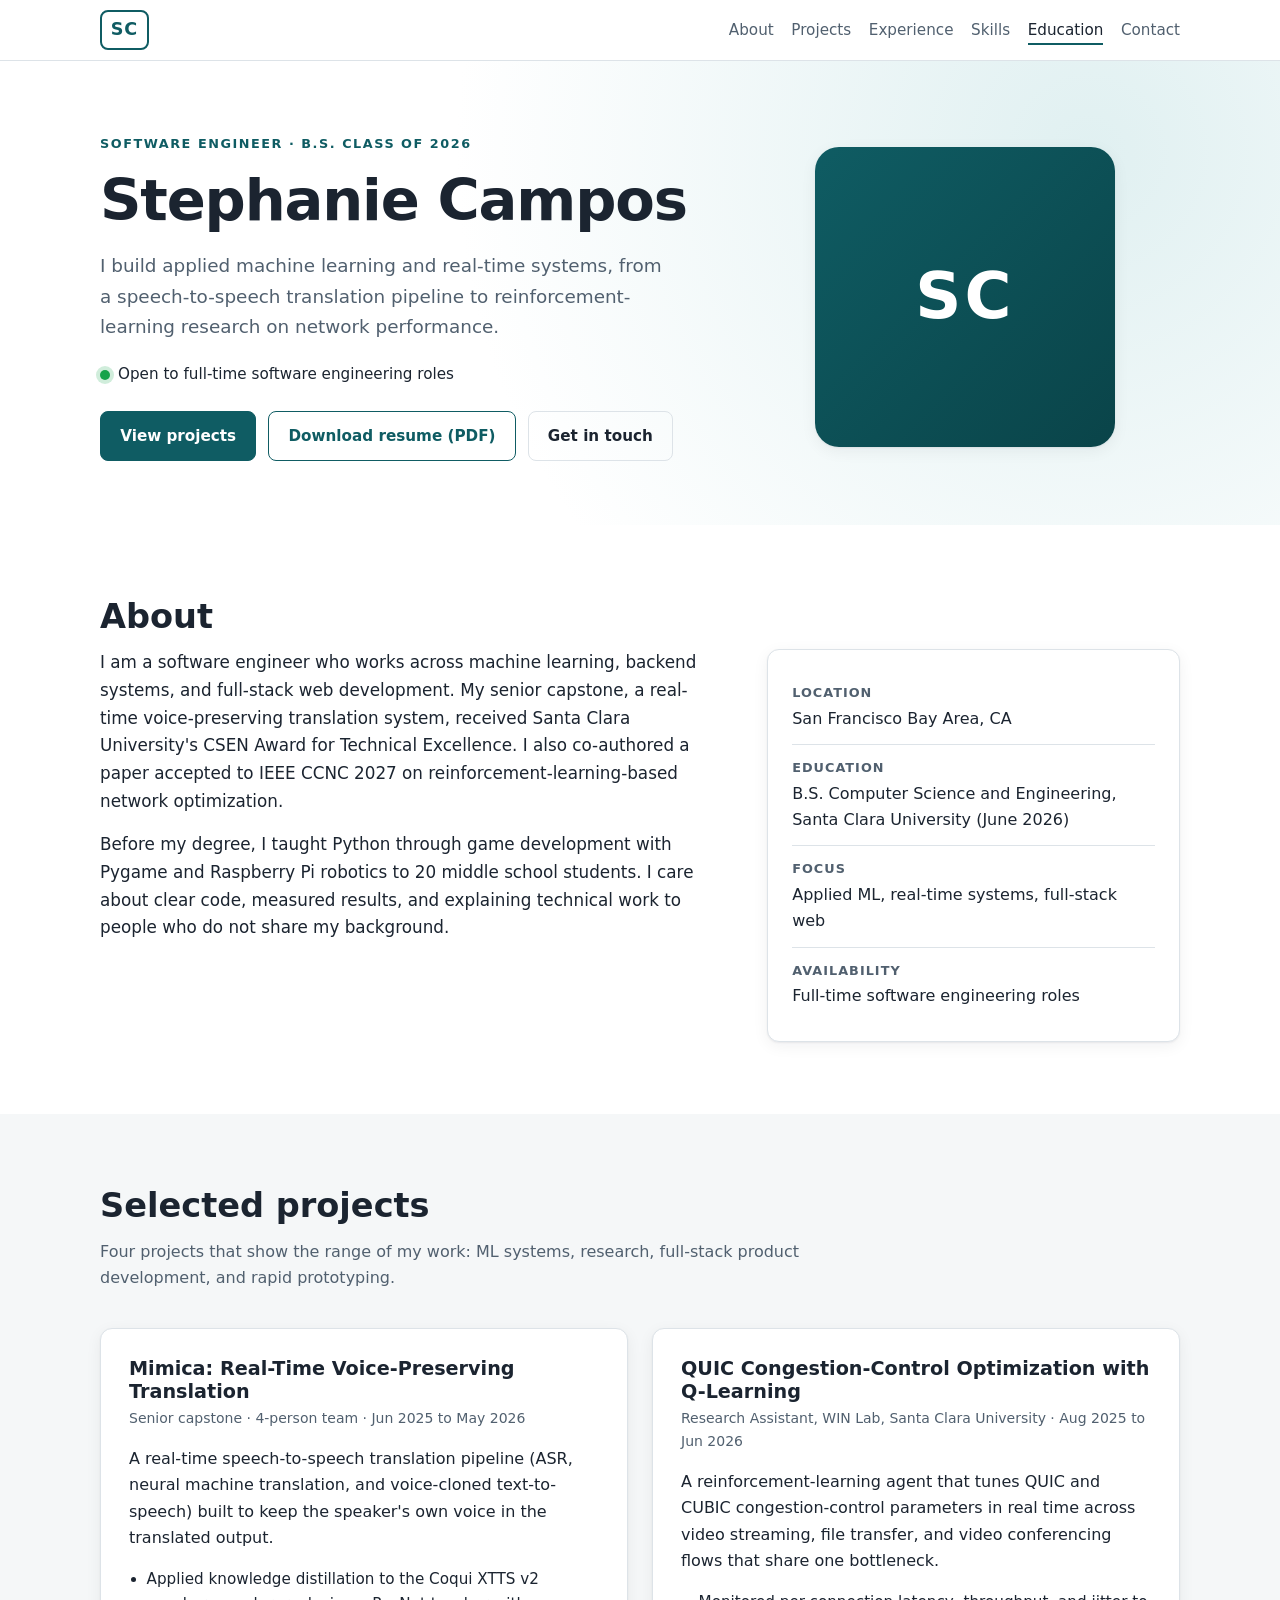
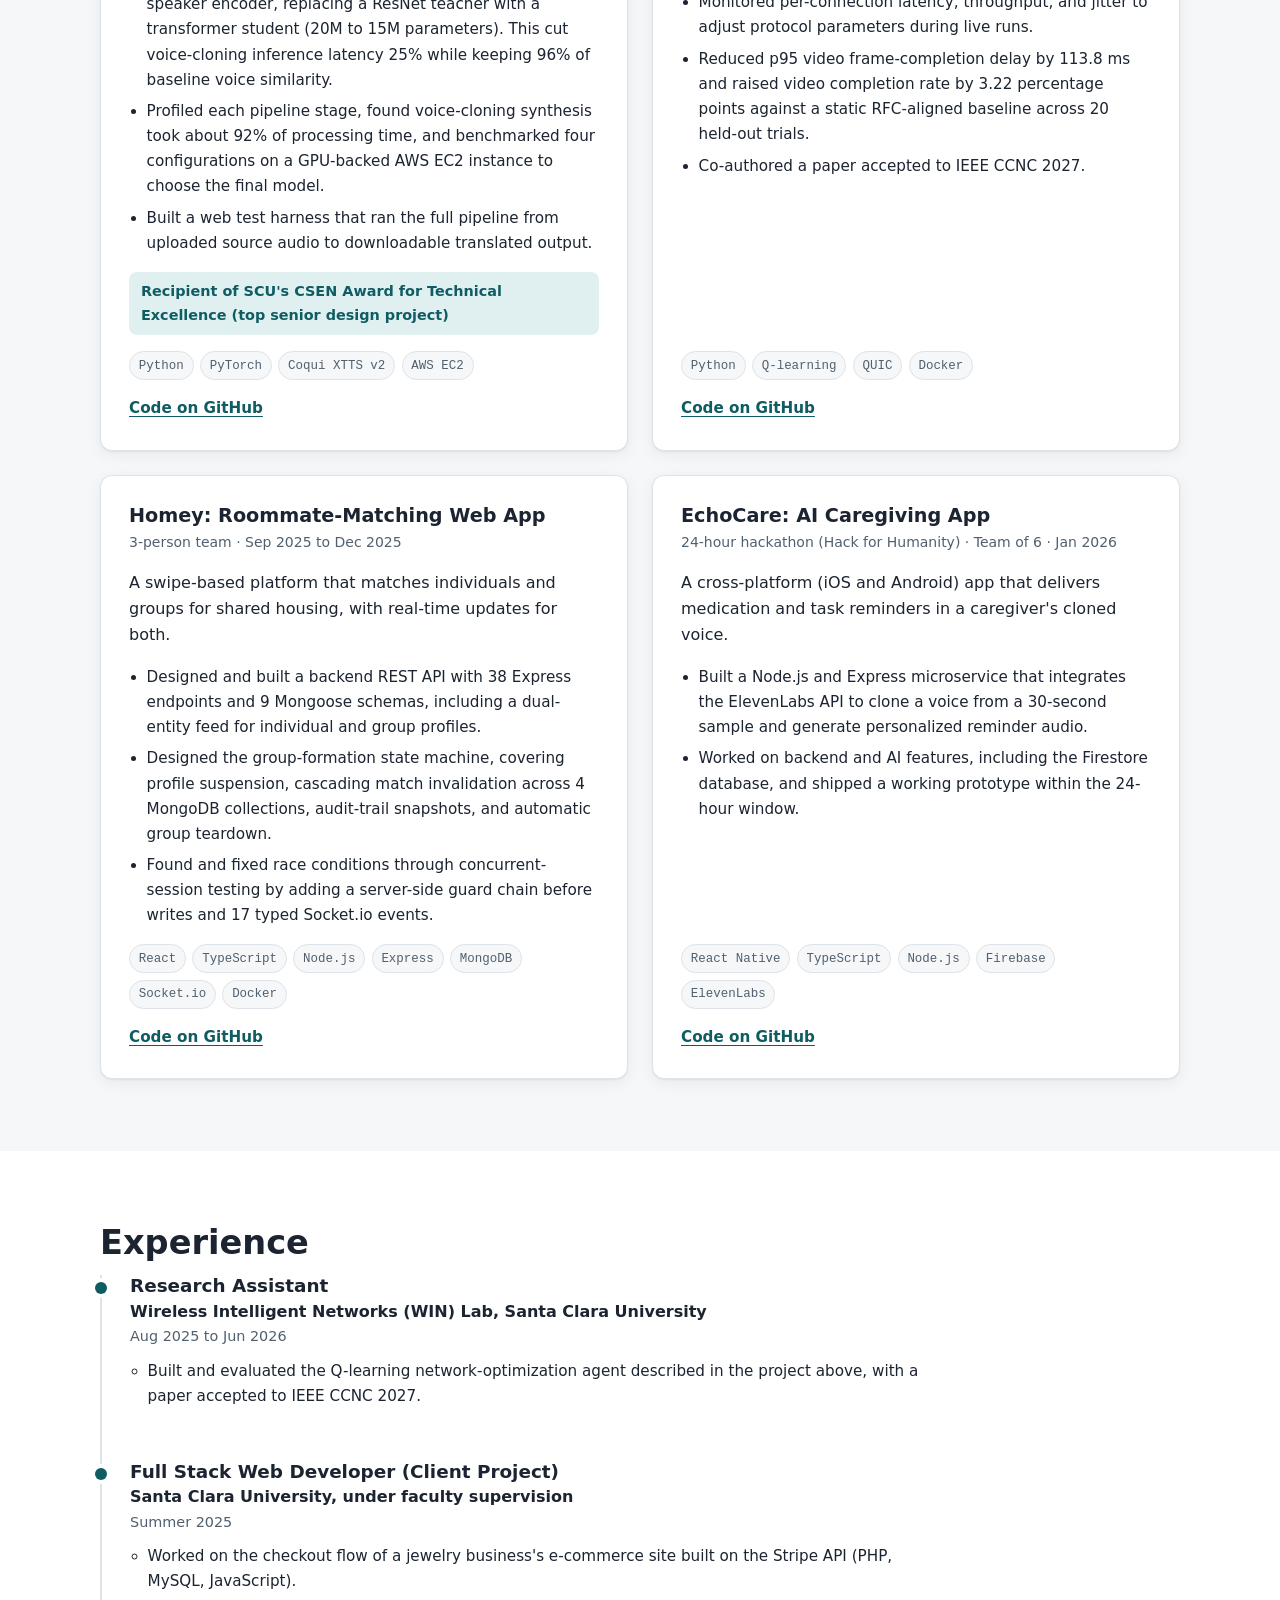
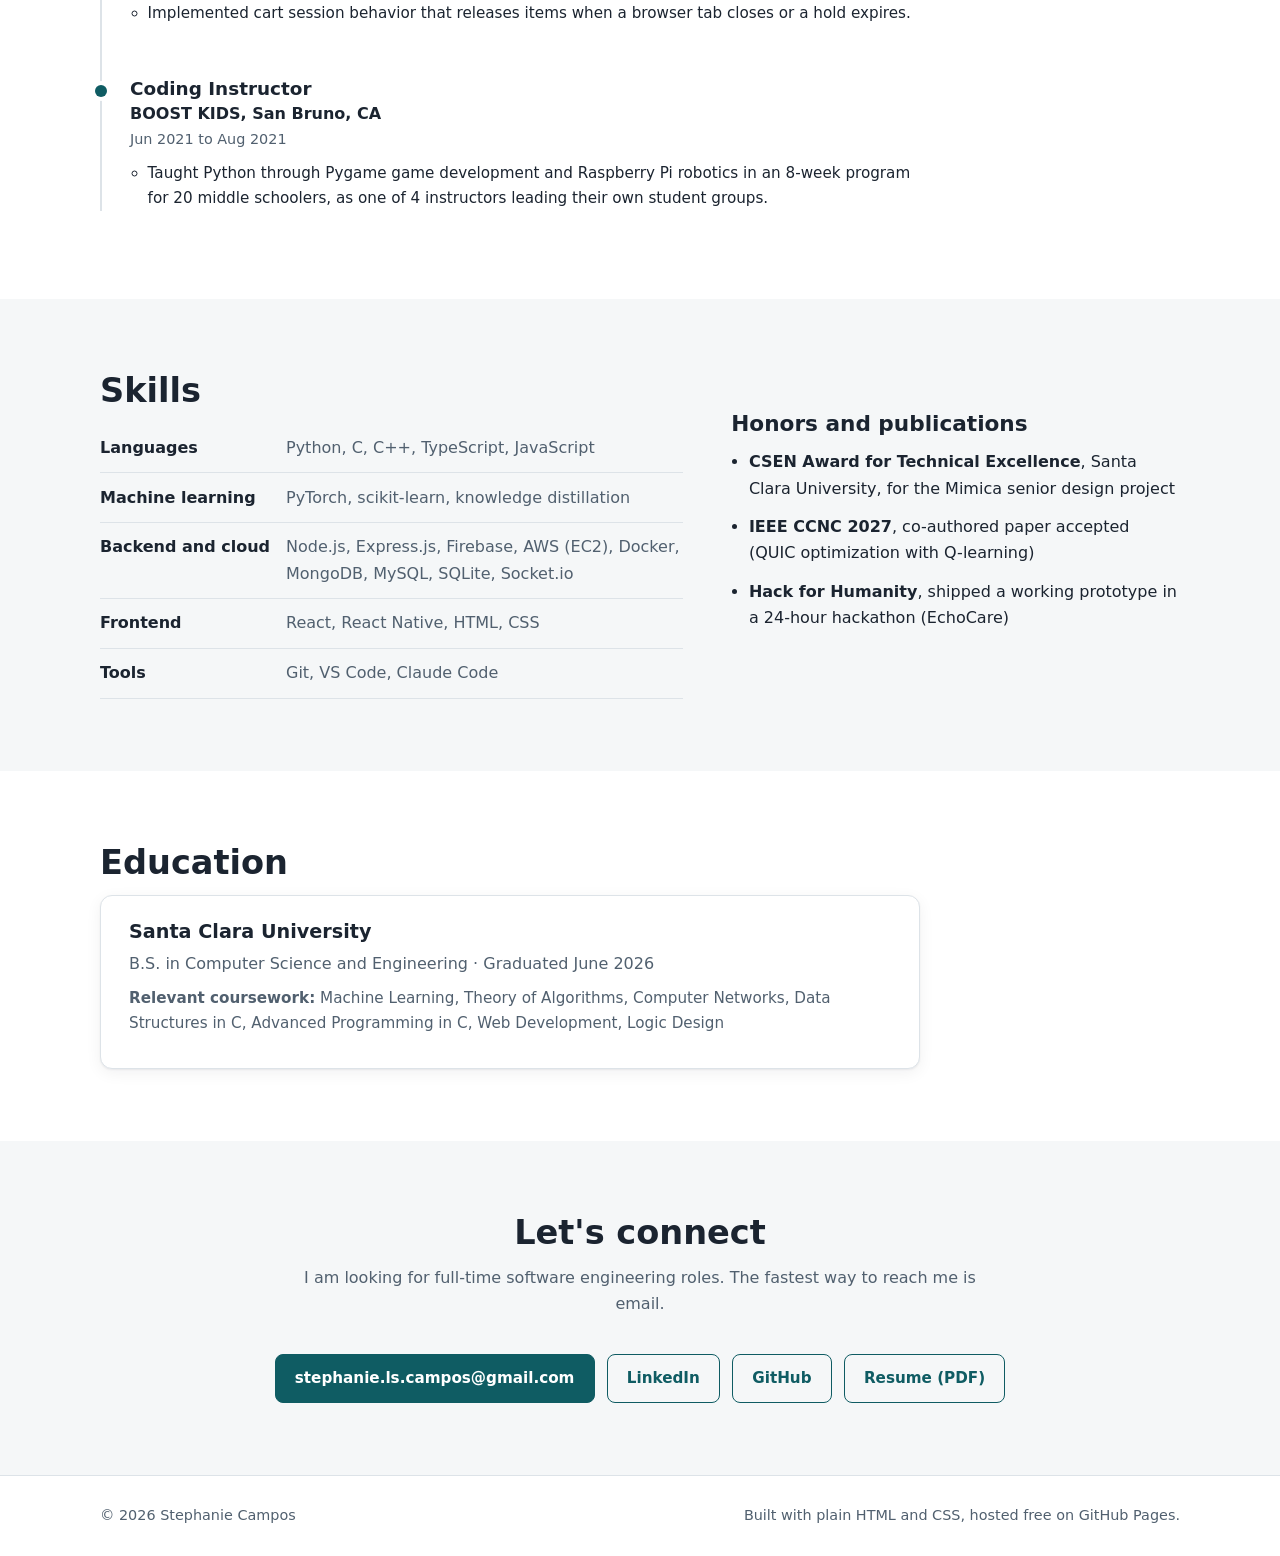
==== index.html @ 125dc5e4 "Initial portfolio site" ====
<!DOCTYPE html>
<html lang="en">
<head>
  <meta charset="UTF-8">
  <meta name="viewport" content="width=device-width, initial-scale=1.0">
  <title>Stephanie Campos | Software Engineer</title>
  <meta name="description" content="Stephanie Campos is a software engineer focused on applied machine learning and real-time systems. B.S. Computer Science and Engineering, Santa Clara University, 2026.">
  <meta name="author" content="Stephanie Campos">
  <meta name="theme-color" content="#0f5c63">
  <!-- Replace with your final domain if you add a custom domain -->
  <link rel="canonical" href="https://stephanielcampos.github.io/">
  <link rel="icon" href="assets/favicon.svg" type="image/svg+xml">

  <!-- Open Graph / social preview -->
  <meta property="og:type" content="website">
  <meta property="og:title" content="Stephanie Campos | Software Engineer">
  <meta property="og:description" content="Applied machine learning and real-time systems. Projects, experience, and resume.">
  <meta property="og:url" content="https://stephanielcampos.github.io/">
  <meta property="og:image" content="https://stephanielcampos.github.io/assets/stephanie.jpg">
  <meta name="twitter:card" content="summary_large_image">

  <link rel="stylesheet" href="styles.css">

  <script type="application/ld+json">
  {
    "@context": "https://schema.org",
    "@type": "Person",
    "name": "Stephanie Campos",
    "jobTitle": "Software Engineer",
    "email": "mailto:stephanie.ls.campos@gmail.com",
    "url": "https://stephanielcampos.github.io/",
    "image": "https://stephanielcampos.github.io/assets/stephanie.jpg",
    "sameAs": [
      "https://www.linkedin.com/in/StephanieLCampos",
      "https://github.com/StephanieLCampos"
    ],
    "alumniOf": {
      "@type": "CollegeOrUniversity",
      "name": "Santa Clara University"
    },
    "knowsAbout": ["Machine Learning", "Real-time systems", "Python", "TypeScript", "React", "Node.js", "PyTorch"]
  }
  </script>
</head>
<body>
  <a class="skip-link" href="#main">Skip to content</a>

  <header class="site-header">
    <div class="container nav-wrap">
      <a class="brand" href="#top" aria-label="Stephanie Campos, back to top">SC</a>
      <nav aria-label="Primary">
        <ul class="nav-list">
          <li><a href="#about">About</a></li>
          <li><a href="#projects">Projects</a></li>
          <li><a href="#experience">Experience</a></li>
          <li><a href="#skills">Skills</a></li>
          <li><a href="#education">Education</a></li>
          <li><a href="#contact">Contact</a></li>
        </ul>
      </nav>
    </div>
  </header>

  <main id="main">

    <!-- HERO -->
    <section class="hero" id="top" aria-labelledby="hero-title">
      <div class="container hero-grid">
        <div class="hero-text">
          <p class="eyebrow">Software Engineer &middot; B.S. Class of 2026</p>
          <h1 id="hero-title">Stephanie Campos</h1>
          <p class="lead">I build applied machine learning and real-time systems, from a speech-to-speech translation pipeline to reinforcement-learning research on network performance.</p>
          <p class="status"><span class="status-dot" aria-hidden="true"></span> Open to full-time software engineering roles</p>
          <div class="cta-row">
            <a class="btn btn-primary" href="#projects">View projects</a>
            <a class="btn" href="assets/resume.pdf" download>Download resume (PDF)</a>
            <a class="btn btn-ghost" href="#contact">Get in touch</a>
          </div>
        </div>
        <figure class="avatar">
          <div class="avatar-frame">
            <span class="avatar-initials" aria-hidden="true">SC</span>
            <img src="assets/stephanie.jpg" alt="Portrait of Stephanie Campos" width="480" height="480" onerror="this.remove()">
          </div>
        </figure>
      </div>
    </section>

    <!-- ABOUT -->
    <section class="section" id="about" aria-labelledby="about-title">
      <div class="container">
        <h2 id="about-title" class="section-title">About</h2>
        <div class="about-grid">
          <div>
            <p>I am a software engineer who works across machine learning, backend systems, and full-stack web development. My senior capstone, a real-time voice-preserving translation system, received Santa Clara University's CSEN Award for Technical Excellence. I also co-authored a paper accepted to IEEE CCNC 2027 on reinforcement-learning-based network optimization.</p>
            <p>Before my degree, I taught Python through game development with Pygame and Raspberry Pi robotics to 20 middle school students. I care about clear code, measured results, and explaining technical work to people who do not share my background.</p>
          </div>
          <dl class="facts">
            <div><dt>Location</dt><dd>San Francisco Bay Area, CA</dd></div>
            <div><dt>Education</dt><dd>B.S. Computer Science and Engineering, Santa Clara University (June 2026)</dd></div>
            <div><dt>Focus</dt><dd>Applied ML, real-time systems, full-stack web</dd></div>
            <div><dt>Availability</dt><dd>Full-time software engineering roles</dd></div>
          </dl>
        </div>
      </div>
    </section>

    <!-- PROJECTS -->
    <section class="section section-alt" id="projects" aria-labelledby="projects-title">
      <div class="container">
        <h2 id="projects-title" class="section-title">Selected projects</h2>
        <p class="section-intro">Four projects that show the range of my work: ML systems, research, full-stack product development, and rapid prototyping.</p>

        <div class="card-grid">

          <!-- Project 1 -->
          <article class="card">
            <header class="card-header">
              <h3>Mimica: Real-Time Voice-Preserving Translation</h3>
              <p class="card-meta">Senior capstone &middot; 4-person team &middot; Jun 2025 to May 2026</p>
            </header>
            <p>A real-time speech-to-speech translation pipeline (ASR, neural machine translation, and voice-cloned text-to-speech) built to keep the speaker's own voice in the translated output.</p>
            <ul class="card-points">
              <li>Applied knowledge distillation to the Coqui XTTS v2 speaker encoder, replacing a ResNet teacher with a transformer student (20M to 15M parameters). This cut voice-cloning inference latency 25% while keeping 96% of baseline voice similarity.</li>
              <li>Profiled each pipeline stage, found voice-cloning synthesis took about 92% of processing time, and benchmarked four configurations on a GPU-backed AWS EC2 instance to choose the final model.</li>
              <li>Built a web test harness that ran the full pipeline from uploaded source audio to downloadable translated output.</li>
            </ul>
            <p class="award-note">Recipient of SCU's CSEN Award for Technical Excellence (top senior design project)</p>
            <ul class="tags" aria-label="Technologies used">
              <li>Python</li><li>PyTorch</li><li>Coqui XTTS v2</li><li>AWS EC2</li>
            </ul>
            <!-- TODO: replace href with the public repo URL, or remove this link if the code is private -->
            <p class="card-links"><a href="https://github.com/StephanieLCampos" target="_blank" rel="noopener">Code on GitHub<span class="sr-only"> (opens in a new tab)</span></a></p>
          </article>

          <!-- Project 2 -->
          <article class="card">
            <header class="card-header">
              <h3>QUIC Congestion-Control Optimization with Q-Learning</h3>
              <p class="card-meta">Research Assistant, WIN Lab, Santa Clara University &middot; Aug 2025 to Jun 2026</p>
            </header>
            <p>A reinforcement-learning agent that tunes QUIC and CUBIC congestion-control parameters in real time across video streaming, file transfer, and video conferencing flows that share one bottleneck.</p>
            <ul class="card-points">
              <li>Monitored per-connection latency, throughput, and jitter to adjust protocol parameters during live runs.</li>
              <li>Reduced p95 video frame-completion delay by 113.8 ms and raised video completion rate by 3.22 percentage points against a static RFC-aligned baseline across 20 held-out trials.</li>
              <li>Co-authored a paper accepted to IEEE CCNC 2027.</li>
            </ul>
            <ul class="tags" aria-label="Technologies used">
              <li>Python</li><li>Q-learning</li><li>QUIC</li><li>Docker</li>
            </ul>
            <!-- TODO: replace with the paper link once it is published, e.g. IEEE Xplore -->
            <p class="card-links"><a href="https://github.com/StephanieLCampos" target="_blank" rel="noopener">Code on GitHub<span class="sr-only"> (opens in a new tab)</span></a></p>
          </article>

          <!-- Project 3 -->
          <article class="card">
            <header class="card-header">
              <h3>Homey: Roommate-Matching Web App</h3>
              <p class="card-meta">3-person team &middot; Sep 2025 to Dec 2025</p>
            </header>
            <p>A swipe-based platform that matches individuals and groups for shared housing, with real-time updates for both.</p>
            <ul class="card-points">
              <li>Designed and built a backend REST API with 38 Express endpoints and 9 Mongoose schemas, including a dual-entity feed for individual and group profiles.</li>
              <li>Designed the group-formation state machine, covering profile suspension, cascading match invalidation across 4 MongoDB collections, audit-trail snapshots, and automatic group teardown.</li>
              <li>Found and fixed race conditions through concurrent-session testing by adding a server-side guard chain before writes and 17 typed Socket.io events.</li>
            </ul>
            <ul class="tags" aria-label="Technologies used">
              <li>React</li><li>TypeScript</li><li>Node.js</li><li>Express</li><li>MongoDB</li><li>Socket.io</li><li>Docker</li>
            </ul>
            <!-- TODO: replace with the Homey repo URL -->
            <p class="card-links"><a href="https://github.com/StephanieLCampos" target="_blank" rel="noopener">Code on GitHub<span class="sr-only"> (opens in a new tab)</span></a></p>
          </article>

          <!-- Project 4 -->
          <article class="card">
            <header class="card-header">
              <h3>EchoCare: AI Caregiving App</h3>
              <p class="card-meta">24-hour hackathon (Hack for Humanity) &middot; Team of 6 &middot; Jan 2026</p>
            </header>
            <p>A cross-platform (iOS and Android) app that delivers medication and task reminders in a caregiver's cloned voice.</p>
            <ul class="card-points">
              <li>Built a Node.js and Express microservice that integrates the ElevenLabs API to clone a voice from a 30-second sample and generate personalized reminder audio.</li>
              <li>Worked on backend and AI features, including the Firestore database, and shipped a working prototype within the 24-hour window.</li>
            </ul>
            <ul class="tags" aria-label="Technologies used">
              <li>React Native</li><li>TypeScript</li><li>Node.js</li><li>Firebase</li><li>ElevenLabs</li>
            </ul>
            <!-- TODO: replace with the EchoCare repo URL -->
            <p class="card-links"><a href="https://github.com/StephanieLCampos" target="_blank" rel="noopener">Code on GitHub<span class="sr-only"> (opens in a new tab)</span></a></p>
          </article>

        </div>
      </div>
    </section>

    <!-- EXPERIENCE -->
    <section class="section" id="experience" aria-labelledby="experience-title">
      <div class="container">
        <h2 id="experience-title" class="section-title">Experience</h2>
        <ol class="timeline">
          <li class="timeline-item">
            <div class="timeline-head">
              <h3>Research Assistant</h3>
              <p class="timeline-org">Wireless Intelligent Networks (WIN) Lab, Santa Clara University</p>
              <p class="timeline-date">Aug 2025 to Jun 2026</p>
            </div>
            <ul class="card-points">
              <li>Built and evaluated the Q-learning network-optimization agent described in the project above, with a paper accepted to IEEE CCNC 2027.</li>
            </ul>
          </li>
          <li class="timeline-item">
            <div class="timeline-head">
              <h3>Full Stack Web Developer (Client Project)</h3>
              <p class="timeline-org">Santa Clara University, under faculty supervision</p>
              <p class="timeline-date">Summer 2025</p>
            </div>
            <ul class="card-points">
              <li>Worked on the checkout flow of a jewelry business's e-commerce site built on the Stripe API (PHP, MySQL, JavaScript).</li>
              <li>Implemented cart session behavior that releases items when a browser tab closes or a hold expires.</li>
            </ul>
          </li>
          <li class="timeline-item">
            <div class="timeline-head">
              <h3>Coding Instructor</h3>
              <p class="timeline-org">BOOST KIDS, San Bruno, CA</p>
              <p class="timeline-date">Jun 2021 to Aug 2021</p>
            </div>
            <ul class="card-points">
              <li>Taught Python through Pygame game development and Raspberry Pi robotics in an 8-week program for 20 middle schoolers, as one of 4 instructors leading their own student groups.</li>
            </ul>
          </li>
        </ol>
      </div>
    </section>

    <!-- SKILLS & HONORS -->
    <section class="section section-alt" id="skills" aria-labelledby="skills-title">
      <div class="container skills-grid">
        <div>
          <h2 id="skills-title" class="section-title">Skills</h2>
          <dl class="skill-list">
            <div><dt>Languages</dt><dd>Python, C, C++, TypeScript, JavaScript</dd></div>
            <div><dt>Machine learning</dt><dd>PyTorch, scikit-learn, knowledge distillation</dd></div>
            <div><dt>Backend and cloud</dt><dd>Node.js, Express.js, Firebase, AWS (EC2), Docker, MongoDB, MySQL, SQLite, Socket.io</dd></div>
            <div><dt>Frontend</dt><dd>React, React Native, HTML, CSS</dd></div>
            <div><dt>Tools</dt><dd>Git, VS Code, Claude Code</dd></div>
          </dl>
        </div>
        <div>
          <h2 class="section-title section-title-sm">Honors and publications</h2>
          <ul class="honors">
            <li><strong>CSEN Award for Technical Excellence</strong>, Santa Clara University, for the Mimica senior design project</li>
            <li><strong>IEEE CCNC 2027</strong>, co-authored paper accepted (QUIC optimization with Q-learning)</li>
            <li><strong>Hack for Humanity</strong>, shipped a working prototype in a 24-hour hackathon (EchoCare)</li>
          </ul>
        </div>
      </div>
    </section>

    <!-- EDUCATION -->
    <section class="section" id="education" aria-labelledby="education-title">
      <div class="container">
        <h2 id="education-title" class="section-title">Education</h2>
        <div class="edu">
          <h3>Santa Clara University</h3>
          <p>B.S. in Computer Science and Engineering &middot; Graduated June 2026</p>
          <p class="coursework"><strong>Relevant coursework:</strong> Machine Learning, Theory of Algorithms, Computer Networks, Data Structures in C, Advanced Programming in C, Web Development, Logic Design</p>
        </div>
      </div>
    </section>

    <!-- CONTACT -->
    <section class="section section-alt" id="contact" aria-labelledby="contact-title">
      <div class="container contact-wrap">
        <h2 id="contact-title" class="section-title">Let's connect</h2>
        <p class="section-intro">I am looking for full-time software engineering roles. The fastest way to reach me is email.</p>
        <div class="contact-actions">
          <a class="btn btn-primary" href="mailto:stephanie.ls.campos@gmail.com">stephanie.ls.campos@gmail.com</a>
          <a class="btn" href="https://www.linkedin.com/in/StephanieLCampos" target="_blank" rel="noopener">LinkedIn<span class="sr-only"> (opens in a new tab)</span></a>
          <a class="btn" href="https://github.com/StephanieLCampos" target="_blank" rel="noopener">GitHub<span class="sr-only"> (opens in a new tab)</span></a>
          <a class="btn" href="assets/resume.pdf" download>Resume (PDF)</a>
        </div>
      </div>
    </section>

  </main>

  <footer class="site-footer">
    <div class="container footer-inner">
      <p>&copy; <span id="year">2026</span> Stephanie Campos</p>
      <p>Built with plain HTML and CSS, hosted free on GitHub Pages.</p>
    </div>
  </footer>

  <script src="script.js" defer></script>
</body>
</html>
---- styles.css ----
/* =========================================================
   Stephanie Campos | Personal site
   Plain CSS, no build step, no frameworks.
   ========================================================= */

:root {
  --bg: #ffffff;
  --bg-alt: #f5f7f8;
  --surface: #ffffff;
  --text: #1b2430;
  --text-muted: #51606f;
  --border: #dde3e8;
  --accent: #0f5c63;
  --accent-hover: #0a4449;
  --accent-soft: #e0f0f1;
  --focus: #f59e0b;
  --radius: 12px;
  --shadow: 0 1px 2px rgba(16, 24, 40, 0.06), 0 4px 16px rgba(16, 24, 40, 0.06);
  --font-sans: system-ui, -apple-system, "Segoe UI", Roboto, "Helvetica Neue", Arial, sans-serif;
  --font-mono: ui-monospace, SFMono-Regular, Menlo, Consolas, monospace;
  color-scheme: light;
}

@media (prefers-color-scheme: dark) {
  :root {
    --bg: #0f1720;
    --bg-alt: #151f2b;
    --surface: #1a2634;
    --text: #e6edf3;
    --text-muted: #a3b1bf;
    --border: #2b3a4b;
    --accent: #5fc4cc;
    --accent-hover: #8ad8de;
    --accent-soft: #15333a;
    --shadow: 0 1px 2px rgba(0, 0, 0, 0.4);
    color-scheme: dark;
  }
}

*,
*::before,
*::after {
  box-sizing: border-box;
}

html {
  scroll-behavior: smooth;
  scroll-padding-top: 80px;
  -webkit-text-size-adjust: 100%;
}

body {
  margin: 0;
  font-family: var(--font-sans);
  font-size: 1rem;
  line-height: 1.65;
  color: var(--text);
  background: var(--bg);
}

img {
  max-width: 100%;
  display: block;
}

a {
  color: var(--accent);
  text-decoration-thickness: 1px;
  text-underline-offset: 3px;
}

a:hover {
  color: var(--accent-hover);
}

:focus-visible {
  outline: 3px solid var(--focus);
  outline-offset: 3px;
  border-radius: 4px;
}

h1, h2, h3 {
  line-height: 1.2;
  margin: 0 0 0.5rem;
  font-weight: 700;
}

p {
  margin: 0 0 1rem;
}

ul, ol {
  padding-left: 1.25rem;
}

.container {
  width: min(1080px, 100% - 2.5rem);
  margin-inline: auto;
}

.sr-only {
  position: absolute;
  width: 1px;
  height: 1px;
  padding: 0;
  margin: -1px;
  overflow: hidden;
  clip: rect(0, 0, 0, 0);
  white-space: nowrap;
  border: 0;
}

.skip-link {
  position: absolute;
  left: 1rem;
  top: -100px;
  background: var(--accent);
  color: #fff;
  padding: 0.5rem 1rem;
  border-radius: 6px;
  z-index: 1000;
}

.skip-link:focus {
  top: 1rem;
}

/* ---------- Header ---------- */

.site-header {
  position: sticky;
  top: 0;
  z-index: 100;
  background: color-mix(in srgb, var(--bg) 88%, transparent);
  backdrop-filter: saturate(160%) blur(10px);
  -webkit-backdrop-filter: saturate(160%) blur(10px);
  border-bottom: 1px solid var(--border);
}

.nav-wrap {
  display: flex;
  align-items: center;
  justify-content: space-between;
  gap: 1rem;
  min-height: 60px;
}

.brand {
  font-weight: 800;
  font-size: 1.1rem;
  letter-spacing: 0.04em;
  color: var(--accent);
  text-decoration: none;
  border: 2px solid var(--accent);
  border-radius: 8px;
  padding: 0.2rem 0.55rem;
}

.nav-list {
  display: flex;
  flex-wrap: wrap;
  gap: 0.25rem 1.1rem;
  list-style: none;
  margin: 0;
  padding: 0;
}

.nav-list a {
  color: var(--text-muted);
  text-decoration: none;
  font-size: 0.95rem;
  padding: 0.25rem 0;
  border-bottom: 2px solid transparent;
}

.nav-list a:hover,
.nav-list a.is-active {
  color: var(--text);
  border-bottom-color: var(--accent);
}

/* ---------- Buttons ---------- */

.btn {
  display: inline-flex;
  align-items: center;
  justify-content: center;
  gap: 0.4rem;
  padding: 0.7rem 1.2rem;
  border-radius: 8px;
  border: 1px solid var(--accent);
  background: transparent;
  color: var(--accent);
  font-weight: 600;
  font-size: 0.95rem;
  text-decoration: none;
  cursor: pointer;
  transition: background 0.15s ease, color 0.15s ease, transform 0.15s ease;
  overflow-wrap: anywhere;
}

.btn:hover {
  background: var(--accent-soft);
  color: var(--accent-hover);
  transform: translateY(-1px);
}

.btn-primary {
  background: var(--accent);
  color: #fff;
}

.btn-primary:hover {
  background: var(--accent-hover);
  color: #fff;
}

.btn-ghost {
  border-color: var(--border);
  color: var(--text);
}

/* ---------- Hero ---------- */

.hero {
  padding: 4.5rem 0 4rem;
  background:
    radial-gradient(circle at 85% 20%, var(--accent-soft), transparent 55%),
    var(--bg);
}

.hero-grid {
  display: grid;
  grid-template-columns: 1.4fr 1fr;
  gap: 3rem;
  align-items: center;
}

.eyebrow {
  text-transform: uppercase;
  letter-spacing: 0.12em;
  font-size: 0.8rem;
  font-weight: 700;
  color: var(--accent);
  margin-bottom: 0.75rem;
}

.hero h1 {
  font-size: clamp(2.4rem, 5vw, 3.6rem);
  letter-spacing: -0.02em;
  margin-bottom: 1rem;
}

.lead {
  font-size: 1.15rem;
  color: var(--text-muted);
  max-width: 36rem;
}

.status {
  display: inline-flex;
  align-items: center;
  gap: 0.5rem;
  font-size: 0.95rem;
  color: var(--text);
  margin: 0.25rem 0 1.5rem;
}

.status-dot {
  width: 10px;
  height: 10px;
  border-radius: 50%;
  background: #16a34a;
  box-shadow: 0 0 0 4px rgba(22, 163, 74, 0.2);
}

.cta-row {
  display: flex;
  flex-wrap: wrap;
  gap: 0.75rem;
}

.avatar {
  margin: 0;
  justify-self: center;
}

.avatar-frame {
  position: relative;
  width: min(300px, 80vw);
  aspect-ratio: 1 / 1;
  border-radius: 24px;
  overflow: hidden;
  background: linear-gradient(135deg, var(--accent), var(--accent-hover));
  box-shadow: var(--shadow);
}

.avatar-initials {
  position: absolute;
  inset: 0;
  display: grid;
  place-items: center;
  color: #fff;
  font-size: 4rem;
  font-weight: 800;
  letter-spacing: 0.05em;
}

.avatar-frame img {
  position: absolute;
  inset: 0;
  width: 100%;
  height: 100%;
  object-fit: cover;
  object-position: center top;
}

/* ---------- Sections ---------- */

.section {
  padding: 4.5rem 0;
}

.section-alt {
  background: var(--bg-alt);
}

.section-title {
  font-size: clamp(1.6rem, 3vw, 2.1rem);
  margin-bottom: 0.75rem;
}

.section-title-sm {
  font-size: 1.35rem;
  margin-top: 2.5rem;
}

.section-intro {
  color: var(--text-muted);
  max-width: 44rem;
  margin-bottom: 2.25rem;
}

/* About */

.about-grid {
  display: grid;
  grid-template-columns: 1.5fr 1fr;
  gap: 3rem;
  align-items: start;
}

.about-grid p {
  font-size: 1.05rem;
}

.facts {
  margin: 0;
  background: var(--surface);
  border: 1px solid var(--border);
  border-radius: var(--radius);
  padding: 1.25rem 1.5rem;
  box-shadow: var(--shadow);
}

.facts > div {
  padding: 0.75rem 0;
  border-bottom: 1px solid var(--border);
}

.facts > div:last-child {
  border-bottom: 0;
}

.facts dt {
  font-size: 0.8rem;
  text-transform: uppercase;
  letter-spacing: 0.08em;
  color: var(--text-muted);
  font-weight: 700;
}

.facts dd {
  margin: 0.15rem 0 0;
}

/* Project cards */

.card-grid {
  display: grid;
  grid-template-columns: repeat(2, 1fr);
  gap: 1.5rem;
}

.card {
  display: flex;
  flex-direction: column;
  background: var(--surface);
  border: 1px solid var(--border);
  border-radius: var(--radius);
  padding: 1.75rem;
  box-shadow: var(--shadow);
}

.card h3 {
  font-size: 1.2rem;
  margin-bottom: 0.25rem;
}

.card-meta {
  font-size: 0.875rem;
  color: var(--text-muted);
  margin-bottom: 1rem;
}

.card-points {
  padding-left: 1.1rem;
  margin: 0 0 1rem;
  font-size: 0.95rem;
}

.card-points li + li {
  margin-top: 0.4rem;
}

.award-note {
  font-size: 0.9rem;
  font-weight: 600;
  color: var(--accent);
  background: var(--accent-soft);
  border-radius: 8px;
  padding: 0.5rem 0.75rem;
}

.tags {
  list-style: none;
  padding: 0;
  margin: auto 0 1rem;
  display: flex;
  flex-wrap: wrap;
  gap: 0.4rem;
}

.tags li {
  font-family: var(--font-mono);
  font-size: 0.78rem;
  padding: 0.2rem 0.55rem;
  border-radius: 999px;
  background: var(--bg-alt);
  border: 1px solid var(--border);
  color: var(--text-muted);
}

.card-links {
  margin: 0;
  font-weight: 600;
  font-size: 0.95rem;
}

/* Experience timeline */

.timeline {
  list-style: none;
  margin: 0;
  padding: 0 0 0 1.75rem;
  border-left: 2px solid var(--border);
  max-width: 820px;
}

.timeline-item {
  position: relative;
  padding-bottom: 2.25rem;
}

.timeline-item:last-child {
  padding-bottom: 0;
}

.timeline-item::before {
  content: "";
  position: absolute;
  left: calc(-1.75rem - 7px);
  top: 0.45rem;
  width: 12px;
  height: 12px;
  border-radius: 50%;
  background: var(--accent);
  box-shadow: 0 0 0 4px var(--bg);
}

.timeline-head h3 {
  font-size: 1.15rem;
  margin-bottom: 0.1rem;
}

.timeline-org {
  font-weight: 600;
  margin-bottom: 0;
}

.timeline-date {
  font-size: 0.9rem;
  color: var(--text-muted);
  margin-bottom: 0.6rem;
}

.timeline-item .card-points {
  padding-left: 1.1rem;
}

/* Skills & honors */

.skills-grid {
  display: grid;
  grid-template-columns: 1.3fr 1fr;
  gap: 3rem;
  align-items: start;
}

.skill-list {
  margin: 0;
}

.skill-list > div {
  display: grid;
  grid-template-columns: 170px 1fr;
  gap: 1rem;
  padding: 0.7rem 0;
  border-bottom: 1px solid var(--border);
}

.skill-list dt {
  font-weight: 700;
  color: var(--text);
}

.skill-list dd {
  margin: 0;
  color: var(--text-muted);
}

.honors {
  padding-left: 1.1rem;
  margin: 0;
}

.honors li + li {
  margin-top: 0.75rem;
}

/* Education */

.edu {
  background: var(--surface);
  border: 1px solid var(--border);
  border-radius: var(--radius);
  padding: 1.5rem 1.75rem;
  box-shadow: var(--shadow);
  max-width: 820px;
}

.edu h3 {
  font-size: 1.2rem;
}

.edu p {
  margin-bottom: 0.5rem;
  color: var(--text-muted);
}

.coursework {
  margin-bottom: 0;
  font-size: 0.95rem;
}

/* Contact */

.contact-wrap {
  text-align: center;
}

.contact-wrap .section-intro {
  margin-inline: auto;
}

.contact-actions {
  display: flex;
  flex-wrap: wrap;
  justify-content: center;
  gap: 0.75rem;
}

/* Footer */

.site-footer {
  border-top: 1px solid var(--border);
  padding: 1.75rem 0;
  font-size: 0.9rem;
  color: var(--text-muted);
}

.footer-inner {
  display: flex;
  flex-wrap: wrap;
  justify-content: space-between;
  gap: 0.5rem 1.5rem;
}

.footer-inner p {
  margin: 0;
}

/* ---------- Responsive ---------- */

@media (max-width: 900px) {
  .hero-grid,
  .about-grid,
  .skills-grid {
    grid-template-columns: 1fr;
    gap: 2rem;
  }

  .avatar {
    order: -1;
    justify-self: start;
  }

  .avatar-frame {
    width: 200px;
  }

  .card-grid {
    grid-template-columns: 1fr;
  }
}

@media (max-width: 600px) {
  .nav-wrap {
    flex-direction: column;
    align-items: flex-start;
    padding: 0.6rem 0;
  }

  .nav-list {
    gap: 0.25rem 0.9rem;
  }

  .hero {
    padding: 3rem 0 2.5rem;
  }

  .section {
    padding: 3.25rem 0;
  }

  .skill-list > div {
    grid-template-columns: 1fr;
    gap: 0.2rem;
  }

  .btn {
    width: 100%;
  }

  .cta-row .btn,
  .contact-actions .btn {
    width: auto;
    flex: 1 1 auto;
  }
}

/* ---------- Motion preferences ---------- */

@media (prefers-reduced-motion: reduce) {
  html {
    scroll-behavior: auto;
  }

  *,
  *::before,
  *::after {
    transition: none !important;
    animation: none !important;
  }
}

@media print {
  .site-header,
  .cta-row,
  .contact-actions,
  .skip-link {
    display: none;
  }

  body {
    color: #000;
    background: #fff;
  }

  .card,
  .facts,
  .edu {
    box-shadow: none;
    break-inside: avoid;
  }
}
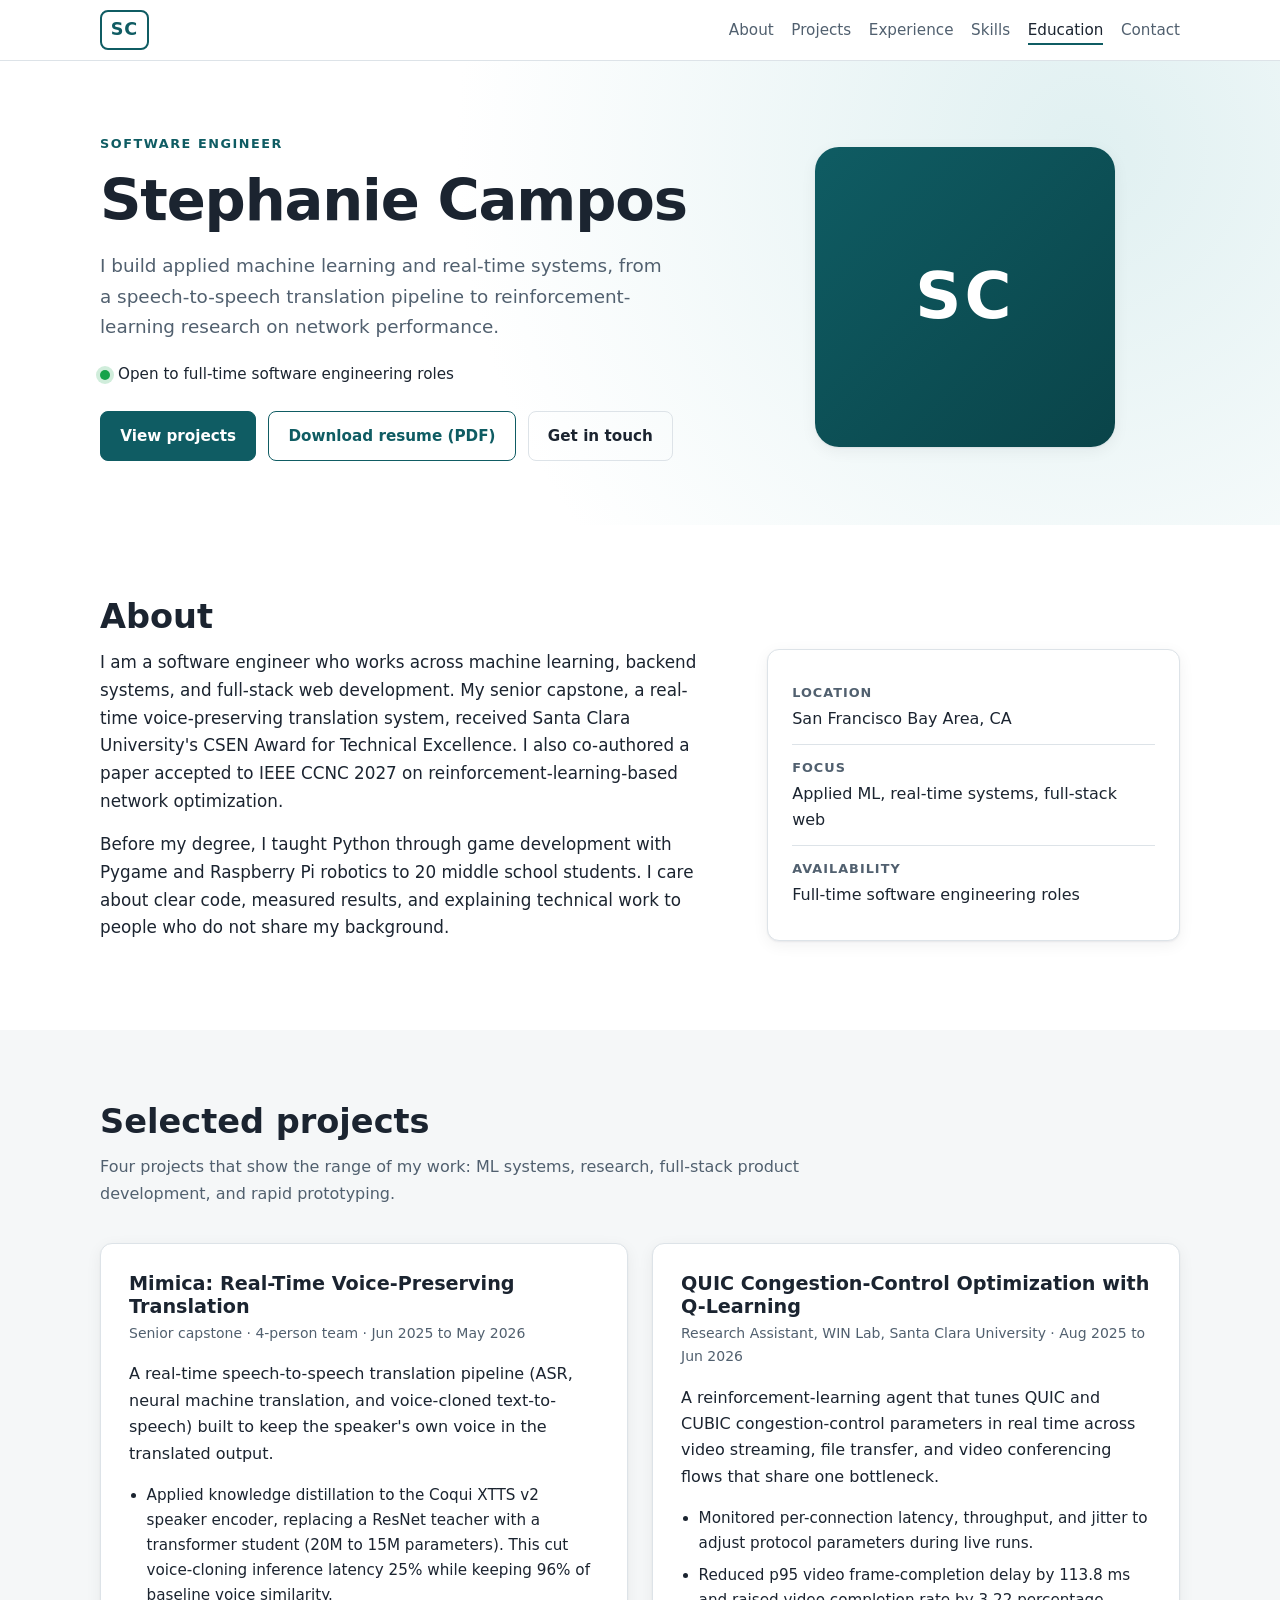
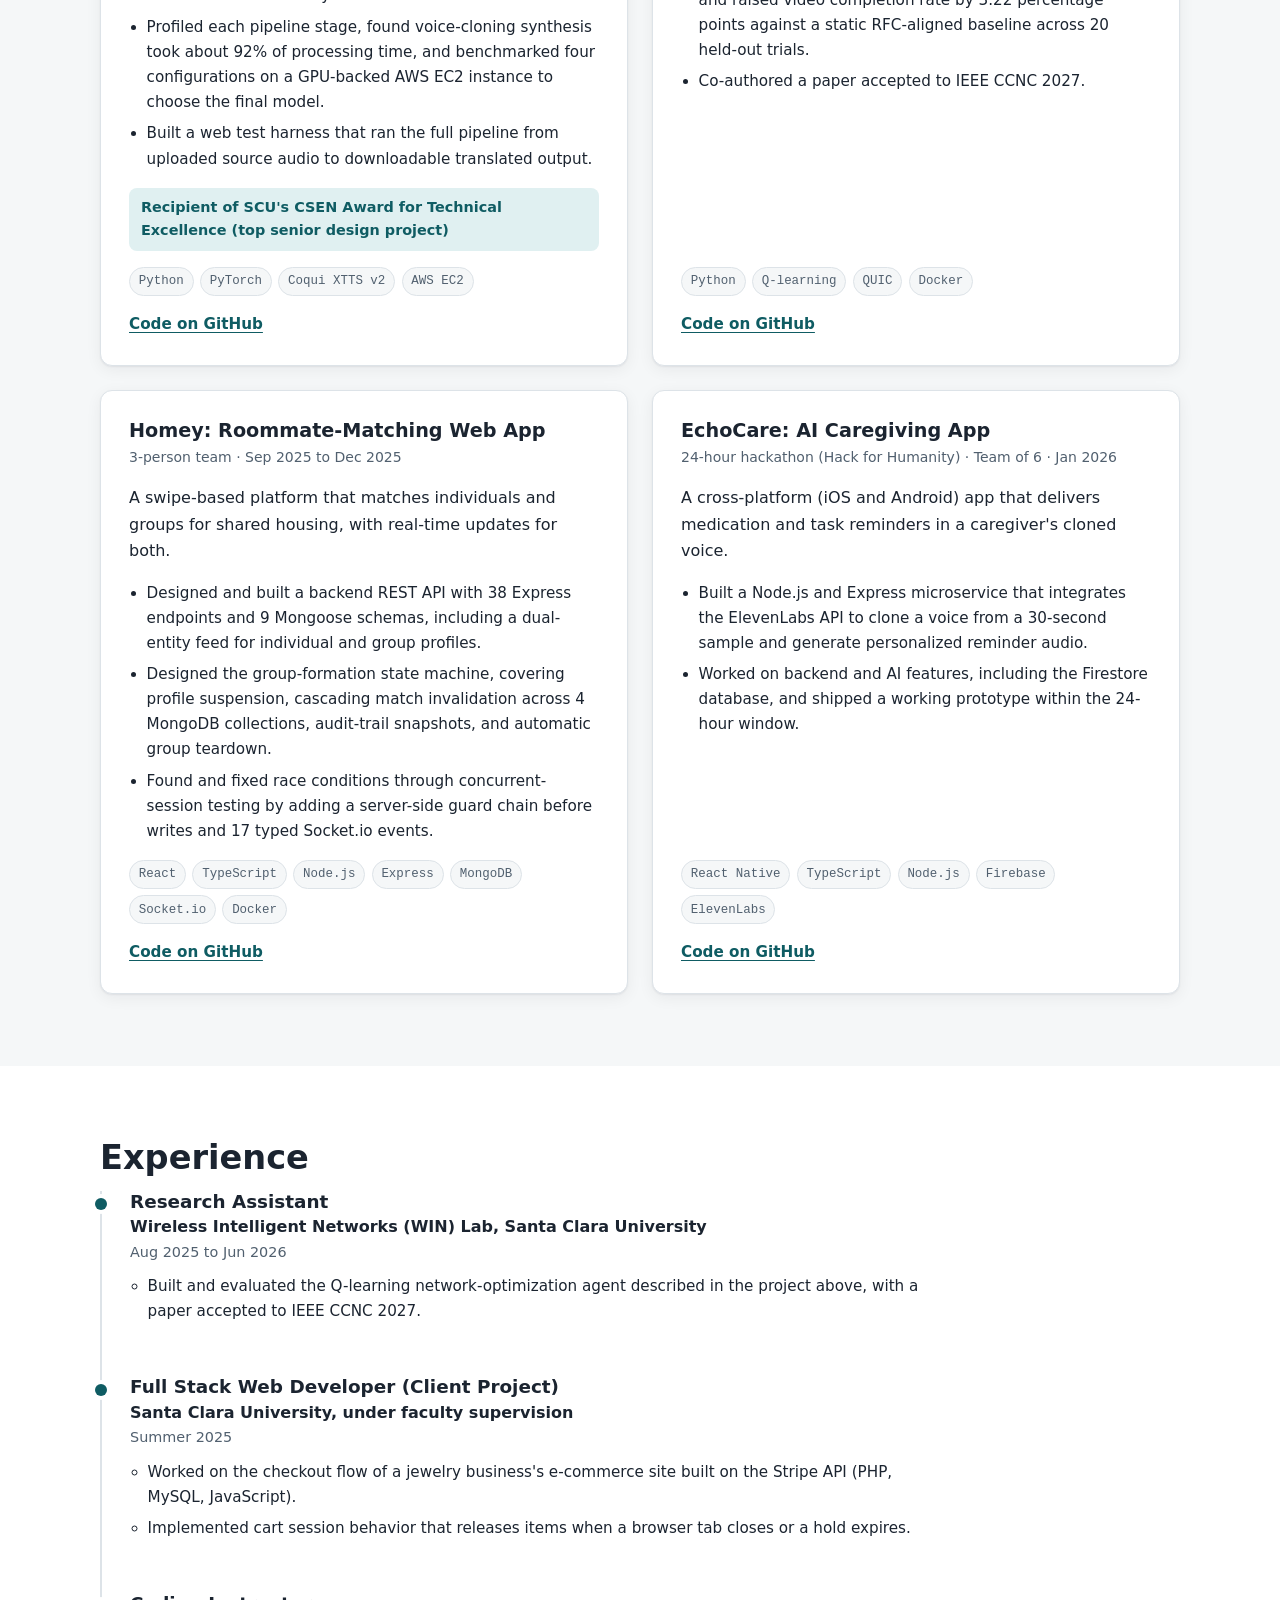
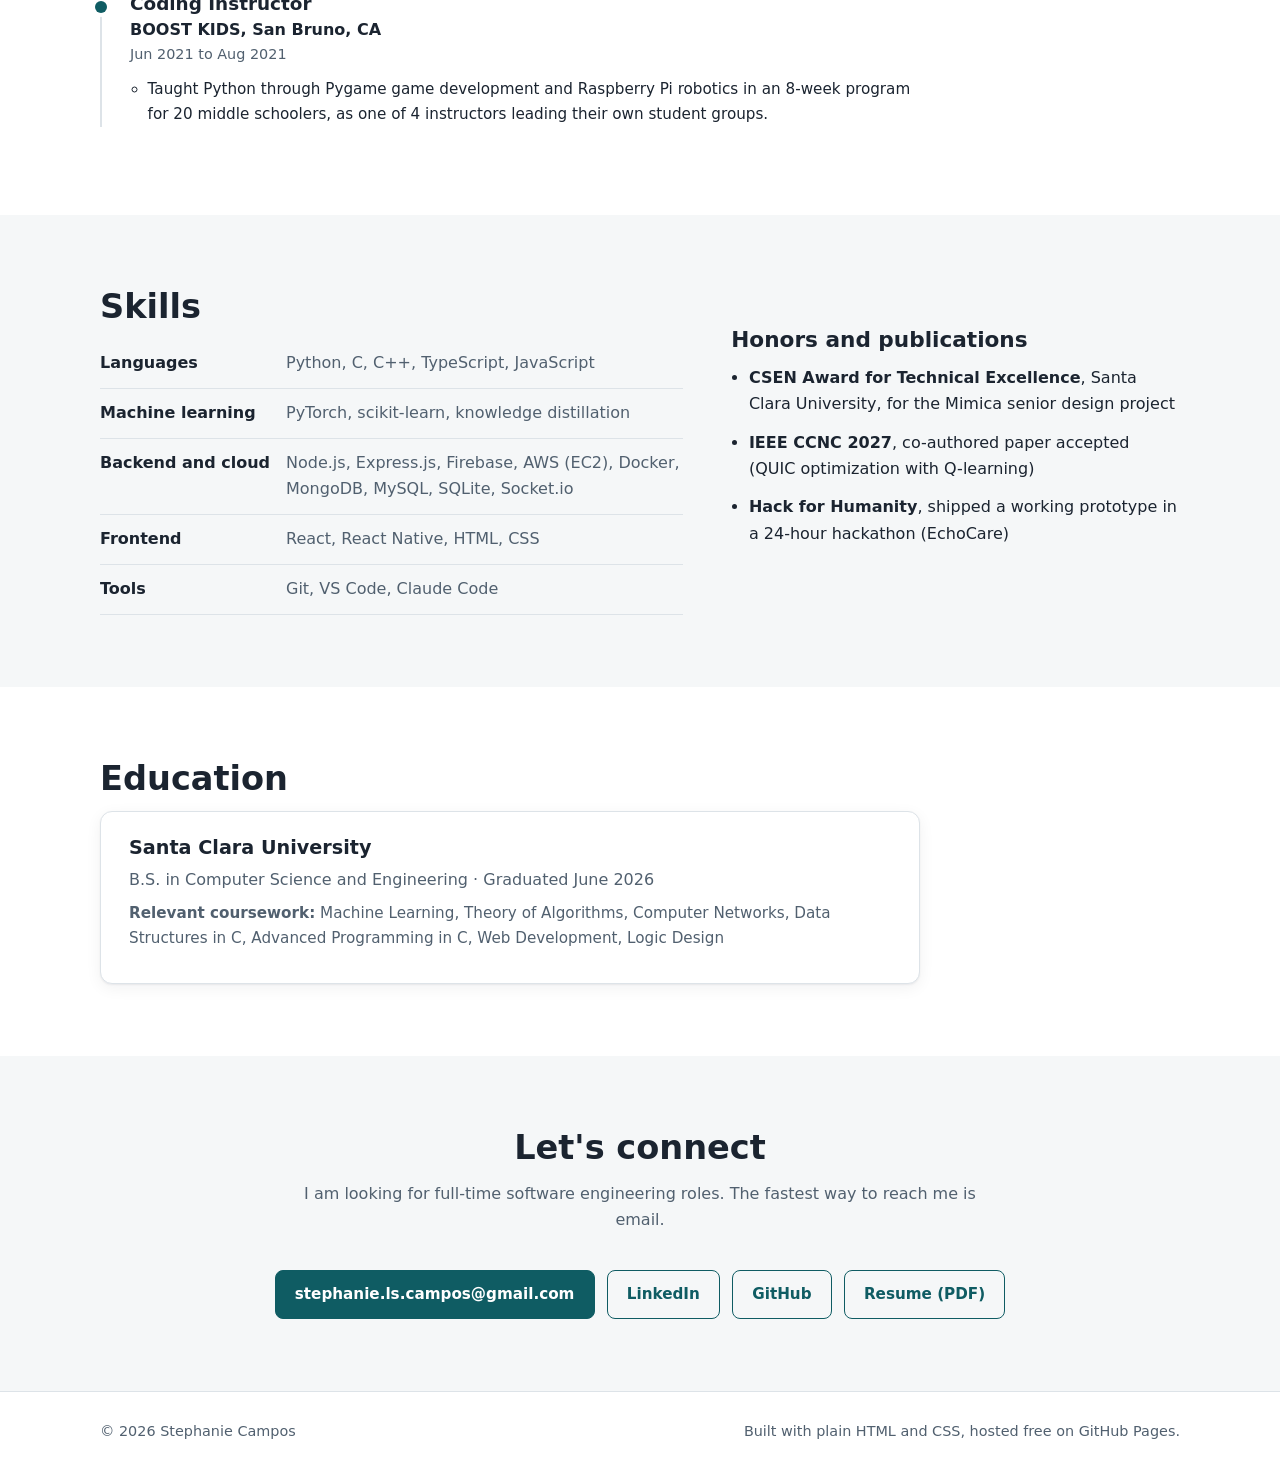
==== commit 94bbf532: "Fixed some texts" ====
--- a/index.html
+++ b/index.html
@@ -67,7 +67,7 @@
     <section class="hero" id="top" aria-labelledby="hero-title">
       <div class="container hero-grid">
         <div class="hero-text">
-          <p class="eyebrow">Software Engineer &middot; B.S. Class of 2026</p>
+          <p class="eyebrow">Software Engineer</p>
           <h1 id="hero-title">Stephanie Campos</h1>
           <p class="lead">I build applied machine learning and real-time systems, from a speech-to-speech translation pipeline to reinforcement-learning research on network performance.</p>
           <p class="status"><span class="status-dot" aria-hidden="true"></span> Open to full-time software engineering roles</p>
@@ -97,7 +97,6 @@
           </div>
           <dl class="facts">
             <div><dt>Location</dt><dd>San Francisco Bay Area, CA</dd></div>
-            <div><dt>Education</dt><dd>B.S. Computer Science and Engineering, Santa Clara University (June 2026)</dd></div>
             <div><dt>Focus</dt><dd>Applied ML, real-time systems, full-stack web</dd></div>
             <div><dt>Availability</dt><dd>Full-time software engineering roles</dd></div>
           </dl>
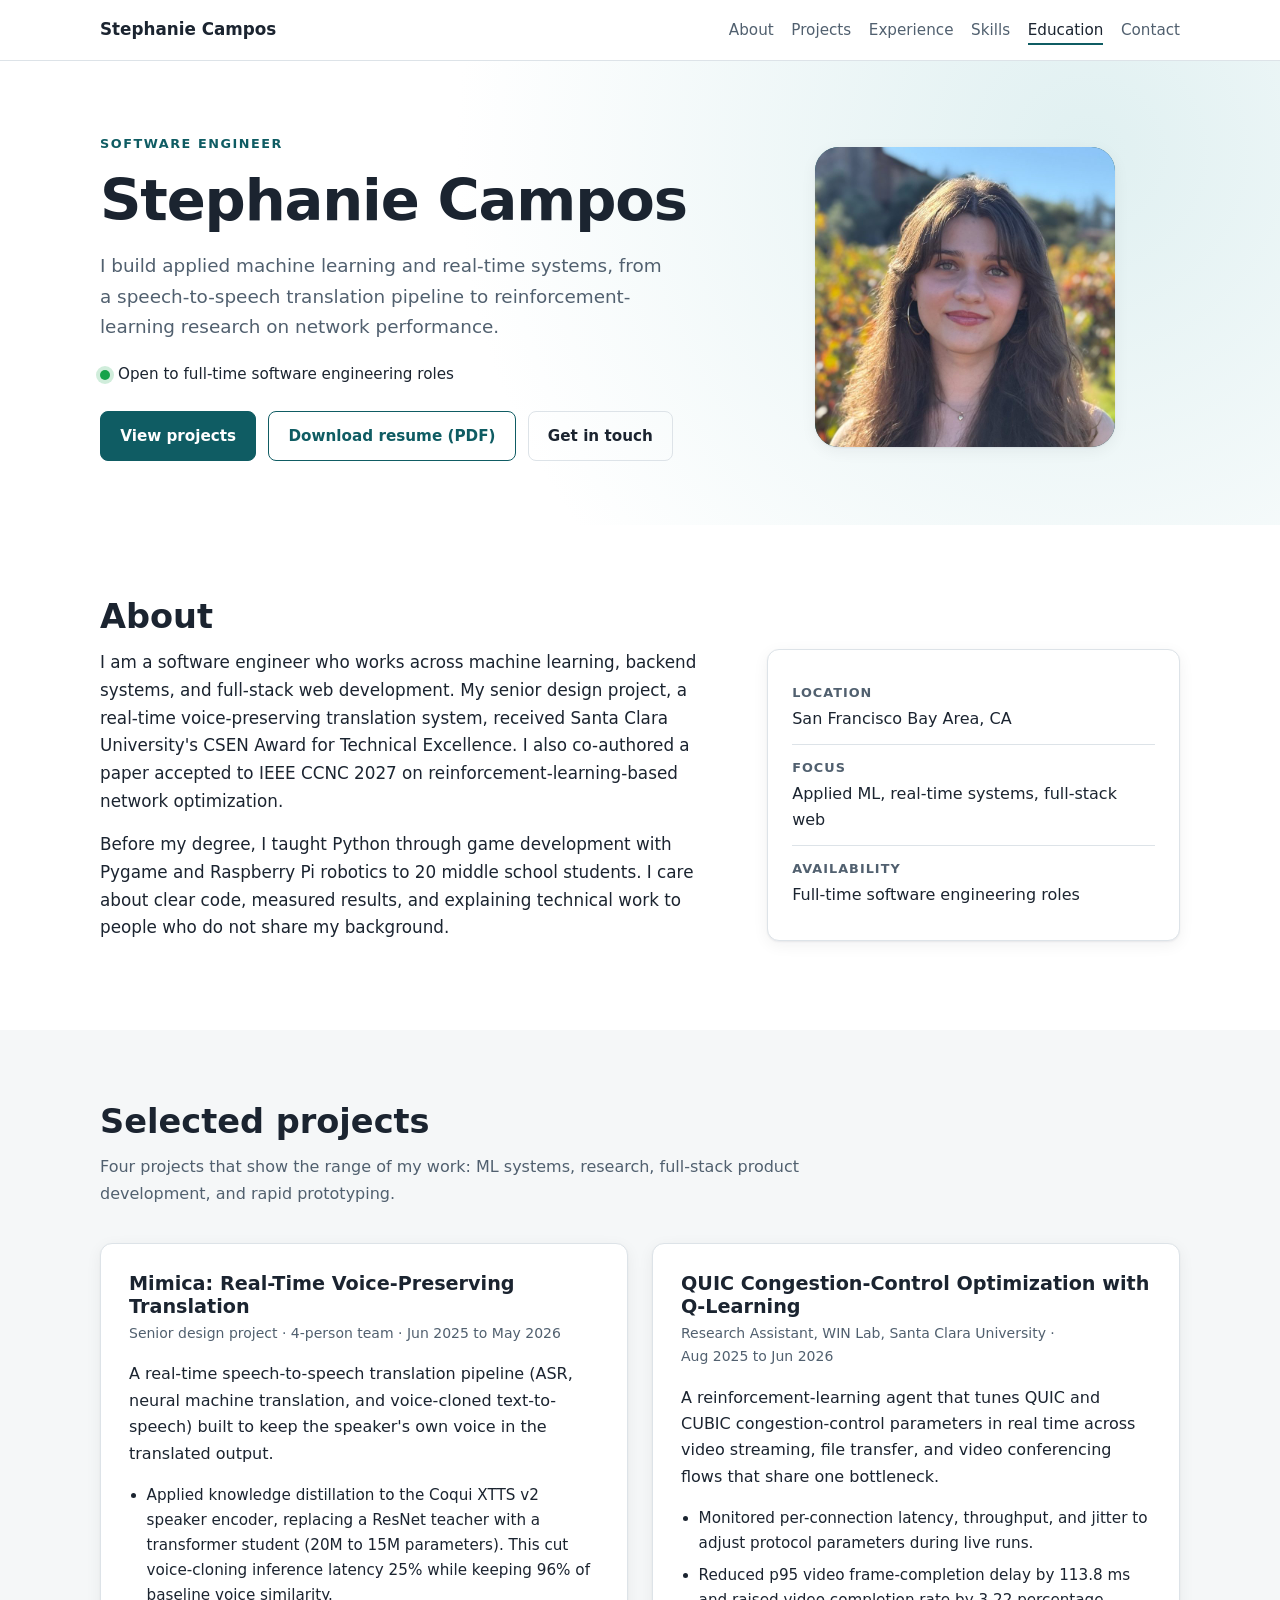
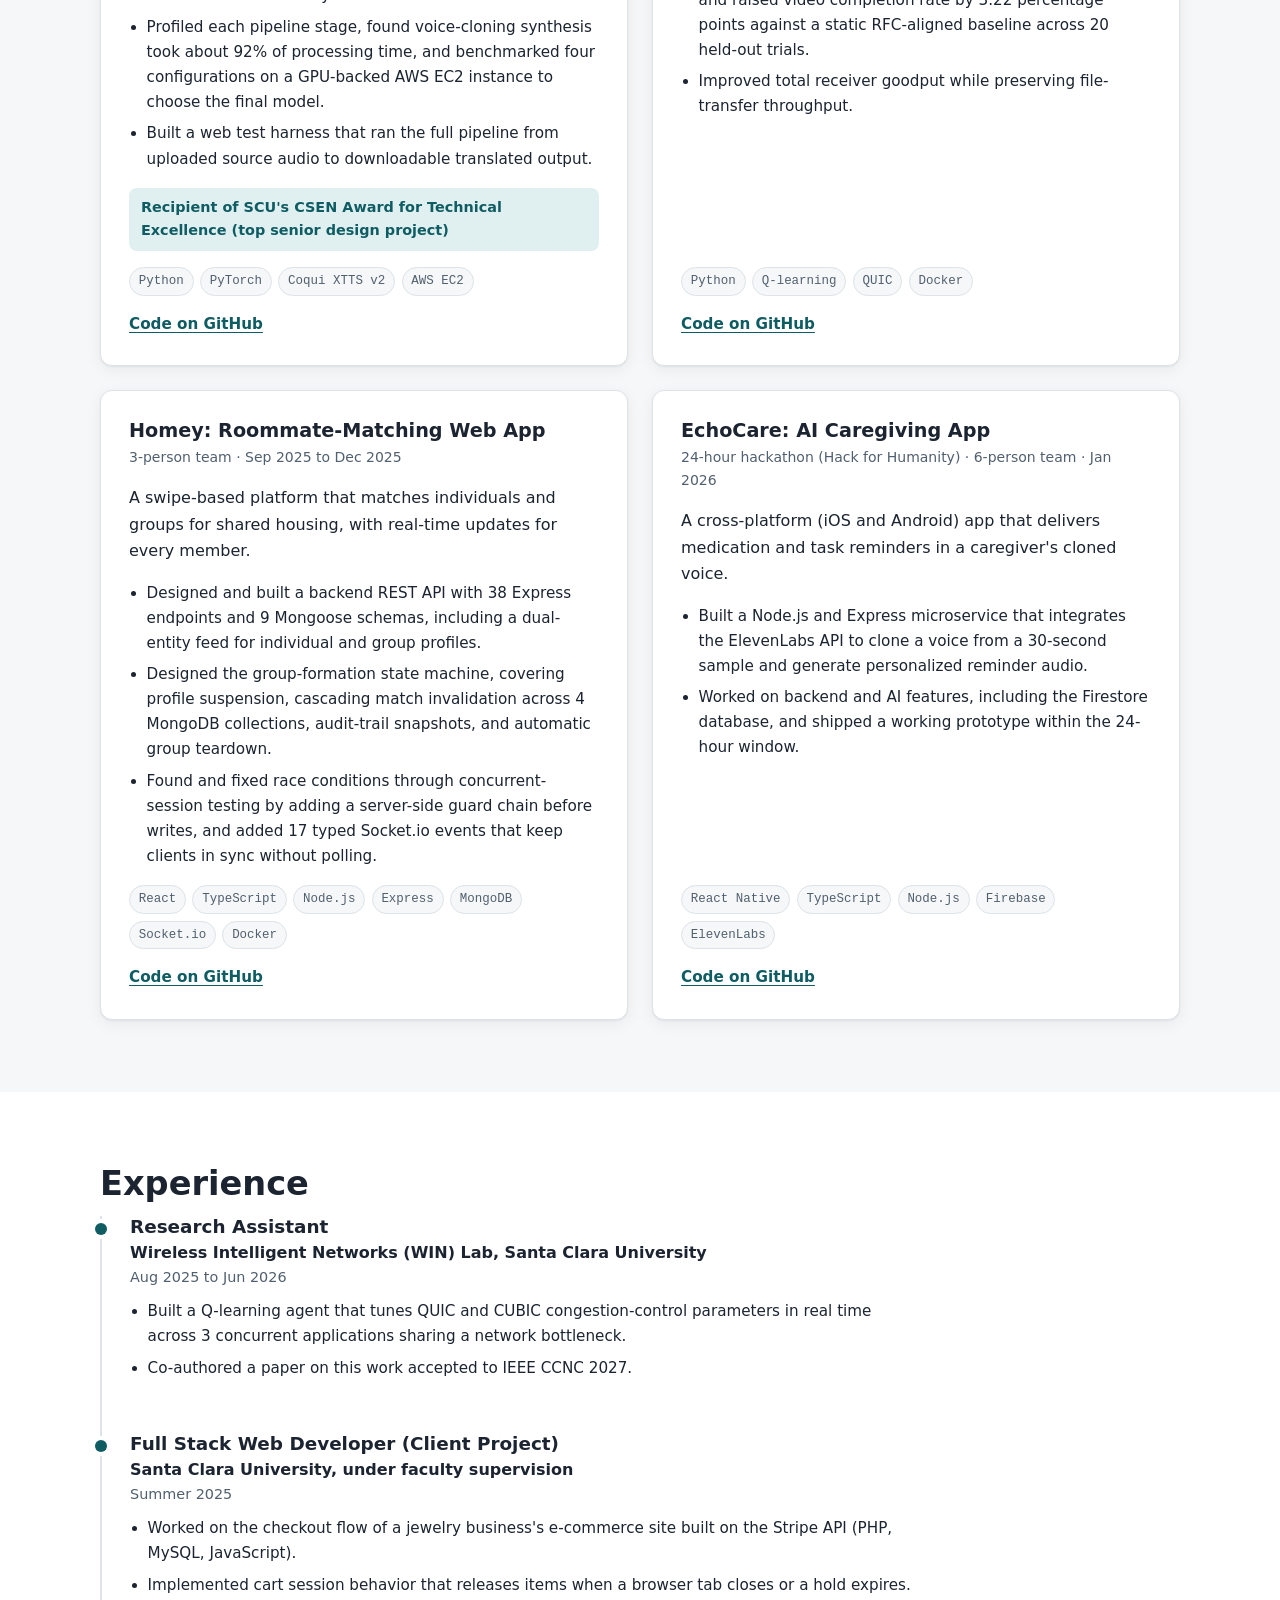
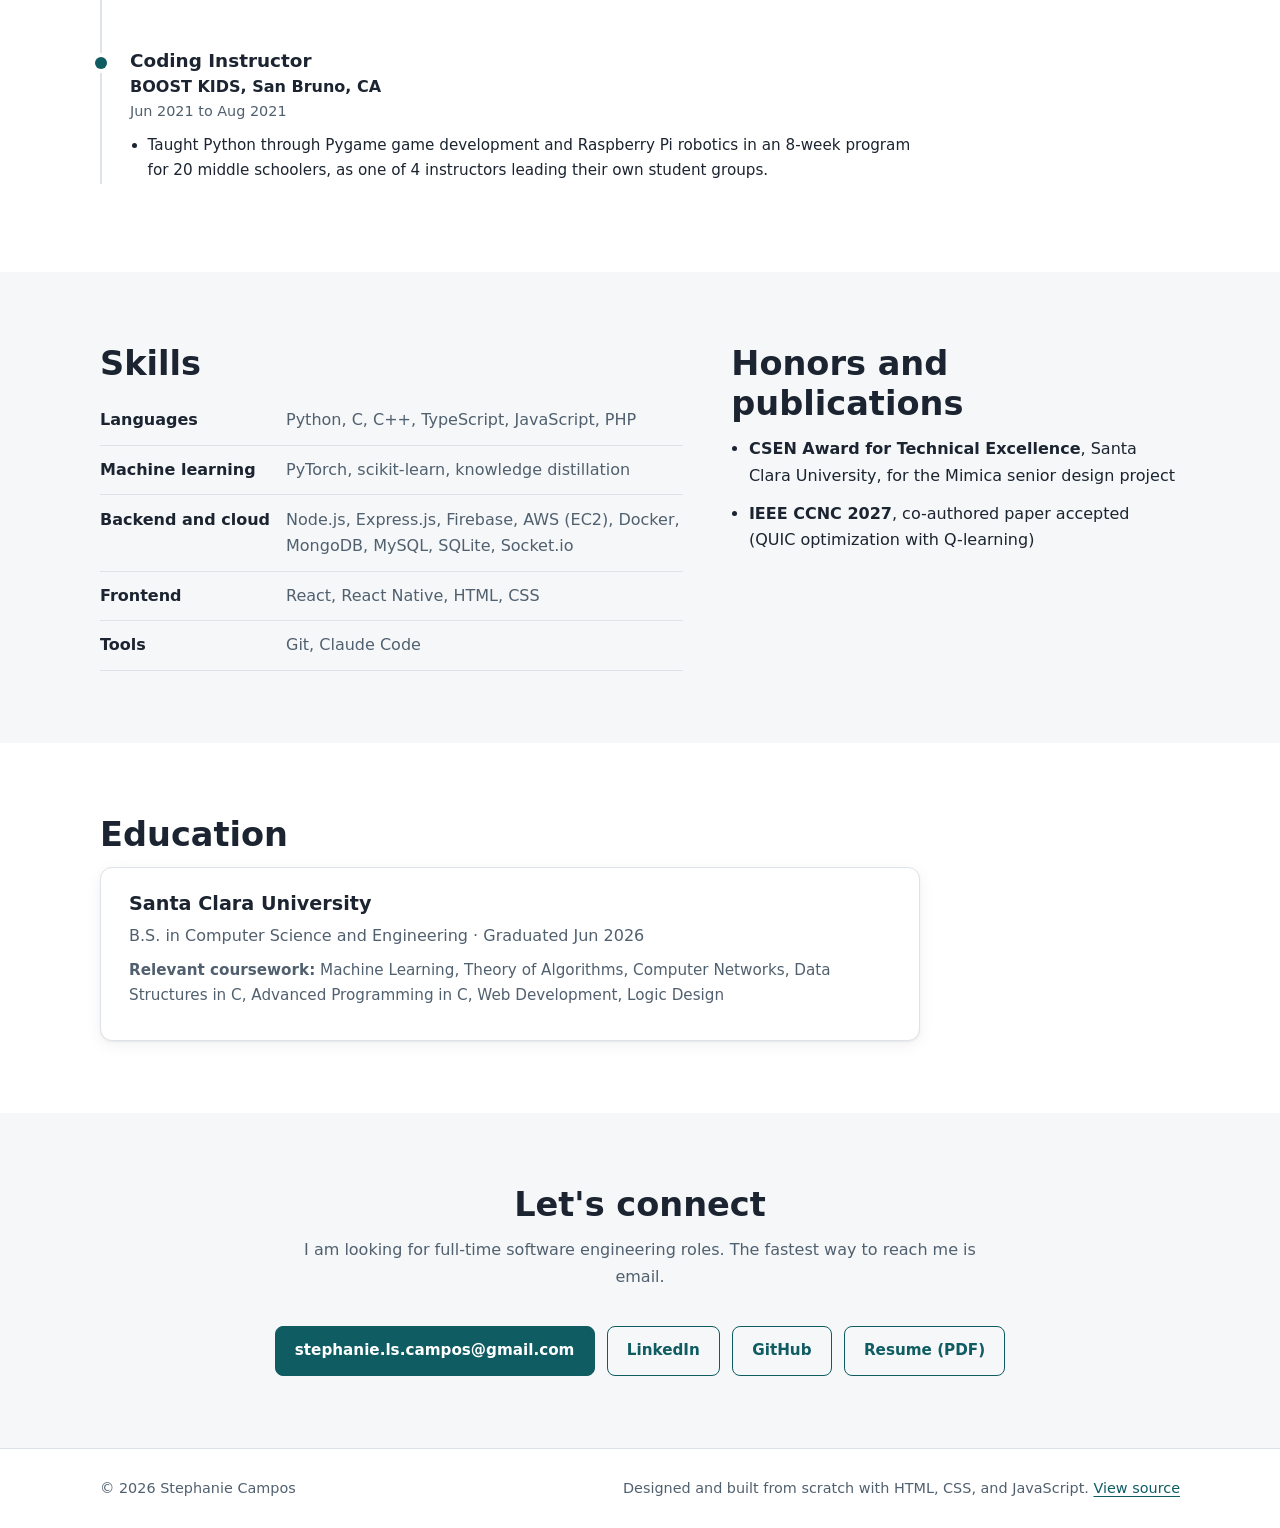
==== commit f0f27a1c: "Add photo, project repo links, and content and layout fixes" ====
--- a/index.html
+++ b/index.html
@@ -47,7 +47,7 @@
 
   <header class="site-header">
     <div class="container nav-wrap">
-      <a class="brand" href="#top" aria-label="Stephanie Campos, back to top">SC</a>
+      <a class="brand" href="#top">Stephanie Campos</a>
       <nav aria-label="Primary">
         <ul class="nav-list">
           <li><a href="#about">About</a></li>
@@ -73,14 +73,13 @@
           <p class="status"><span class="status-dot" aria-hidden="true"></span> Open to full-time software engineering roles</p>
           <div class="cta-row">
             <a class="btn btn-primary" href="#projects">View projects</a>
-            <a class="btn" href="assets/resume.pdf" download>Download resume (PDF)</a>
+            <a class="btn" href="assets/resume.pdf" download="Stephanie-Campos-Resume.pdf">Download resume (PDF)</a>
             <a class="btn btn-ghost" href="#contact">Get in touch</a>
           </div>
         </div>
         <figure class="avatar">
           <div class="avatar-frame">
-            <span class="avatar-initials" aria-hidden="true">SC</span>
-            <img src="assets/stephanie.jpg" alt="Portrait of Stephanie Campos" width="480" height="480" onerror="this.remove()">
+            <img src="assets/stephanie.jpg" alt="Portrait of Stephanie Campos" width="480" height="480">
           </div>
         </figure>
       </div>
@@ -92,7 +91,7 @@
         <h2 id="about-title" class="section-title">About</h2>
         <div class="about-grid">
           <div>
-            <p>I am a software engineer who works across machine learning, backend systems, and full-stack web development. My senior capstone, a real-time voice-preserving translation system, received Santa Clara University's CSEN Award for Technical Excellence. I also co-authored a paper accepted to IEEE CCNC 2027 on reinforcement-learning-based network optimization.</p>
+            <p>I am a software engineer who works across machine learning, backend systems, and full-stack web development. My senior design project, a real-time voice-preserving translation system, received Santa Clara University's CSEN Award for Technical Excellence. I also co-authored a paper accepted to IEEE CCNC 2027 on reinforcement-learning-based network optimization.</p>
             <p>Before my degree, I taught Python through game development with Pygame and Raspberry Pi robotics to 20 middle school students. I care about clear code, measured results, and explaining technical work to people who do not share my background.</p>
           </div>
           <dl class="facts">
@@ -116,7 +115,7 @@
           <article class="card">
             <header class="card-header">
               <h3>Mimica: Real-Time Voice-Preserving Translation</h3>
-              <p class="card-meta">Senior capstone &middot; 4-person team &middot; Jun 2025 to May 2026</p>
+              <p class="card-meta">Senior design project &middot; 4-person team &middot; <span class="nowrap">Jun 2025 to May 2026</span></p>
             </header>
             <p>A real-time speech-to-speech translation pipeline (ASR, neural machine translation, and voice-cloned text-to-speech) built to keep the speaker's own voice in the translated output.</p>
             <ul class="card-points">
@@ -128,27 +127,25 @@
             <ul class="tags" aria-label="Technologies used">
               <li>Python</li><li>PyTorch</li><li>Coqui XTTS v2</li><li>AWS EC2</li>
             </ul>
-            <!-- TODO: replace href with the public repo URL, or remove this link if the code is private -->
-            <p class="card-links"><a href="https://github.com/StephanieLCampos" target="_blank" rel="noopener">Code on GitHub<span class="sr-only"> (opens in a new tab)</span></a></p>
+            <p class="card-links"><a href="https://github.com/StephanieLCampos/Mimica-Senior-Design" target="_blank" rel="noopener">Code on GitHub<span class="sr-only"> (opens in a new tab)</span></a></p>
           </article>
 
           <!-- Project 2 -->
           <article class="card">
             <header class="card-header">
-              <h3>QUIC Congestion-Control Optimization with Q-Learning</h3>
-              <p class="card-meta">Research Assistant, WIN Lab, Santa Clara University &middot; Aug 2025 to Jun 2026</p>
+              <h3>QUIC Congestion-Control Optimization with Q&#8209;Learning</h3>
+              <p class="card-meta">Research Assistant, WIN Lab, Santa Clara University &middot; <span class="nowrap">Aug 2025 to Jun 2026</span></p>
             </header>
             <p>A reinforcement-learning agent that tunes QUIC and CUBIC congestion-control parameters in real time across video streaming, file transfer, and video conferencing flows that share one bottleneck.</p>
             <ul class="card-points">
               <li>Monitored per-connection latency, throughput, and jitter to adjust protocol parameters during live runs.</li>
               <li>Reduced p95 video frame-completion delay by 113.8 ms and raised video completion rate by 3.22 percentage points against a static RFC-aligned baseline across 20 held-out trials.</li>
-              <li>Co-authored a paper accepted to IEEE CCNC 2027.</li>
+              <li>Improved total receiver goodput while preserving file-transfer throughput.</li>
             </ul>
             <ul class="tags" aria-label="Technologies used">
               <li>Python</li><li>Q-learning</li><li>QUIC</li><li>Docker</li>
             </ul>
-            <!-- TODO: replace with the paper link once it is published, e.g. IEEE Xplore -->
-            <p class="card-links"><a href="https://github.com/StephanieLCampos" target="_blank" rel="noopener">Code on GitHub<span class="sr-only"> (opens in a new tab)</span></a></p>
+            <p class="card-links"><a href="https://github.com/StephanieLCampos/QUIC_protocol_research" target="_blank" rel="noopener">Code on GitHub<span class="sr-only"> (opens in a new tab)</span></a></p>
           </article>
 
           <!-- Project 3 -->
@@ -157,24 +154,23 @@
               <h3>Homey: Roommate-Matching Web App</h3>
               <p class="card-meta">3-person team &middot; Sep 2025 to Dec 2025</p>
             </header>
-            <p>A swipe-based platform that matches individuals and groups for shared housing, with real-time updates for both.</p>
+            <p>A swipe-based platform that matches individuals and groups for shared housing, with real-time updates for every member.</p>
             <ul class="card-points">
               <li>Designed and built a backend REST API with 38 Express endpoints and 9 Mongoose schemas, including a dual-entity feed for individual and group profiles.</li>
               <li>Designed the group-formation state machine, covering profile suspension, cascading match invalidation across 4 MongoDB collections, audit-trail snapshots, and automatic group teardown.</li>
-              <li>Found and fixed race conditions through concurrent-session testing by adding a server-side guard chain before writes and 17 typed Socket.io events.</li>
+              <li>Found and fixed race conditions through concurrent-session testing by adding a server-side guard chain before writes, and added 17 typed Socket.io events that keep clients in sync without polling.</li>
             </ul>
             <ul class="tags" aria-label="Technologies used">
               <li>React</li><li>TypeScript</li><li>Node.js</li><li>Express</li><li>MongoDB</li><li>Socket.io</li><li>Docker</li>
             </ul>
-            <!-- TODO: replace with the Homey repo URL -->
-            <p class="card-links"><a href="https://github.com/StephanieLCampos" target="_blank" rel="noopener">Code on GitHub<span class="sr-only"> (opens in a new tab)</span></a></p>
+            <p class="card-links"><a href="https://github.com/StephanieLCampos/Homey" target="_blank" rel="noopener">Code on GitHub<span class="sr-only"> (opens in a new tab)</span></a></p>
           </article>
 
           <!-- Project 4 -->
           <article class="card">
             <header class="card-header">
               <h3>EchoCare: AI Caregiving App</h3>
-              <p class="card-meta">24-hour hackathon (Hack for Humanity) &middot; Team of 6 &middot; Jan 2026</p>
+              <p class="card-meta">24-hour hackathon (Hack for Humanity) &middot; 6-person team &middot; Jan 2026</p>
             </header>
             <p>A cross-platform (iOS and Android) app that delivers medication and task reminders in a caregiver's cloned voice.</p>
             <ul class="card-points">
@@ -184,8 +180,7 @@
             <ul class="tags" aria-label="Technologies used">
               <li>React Native</li><li>TypeScript</li><li>Node.js</li><li>Firebase</li><li>ElevenLabs</li>
             </ul>
-            <!-- TODO: replace with the EchoCare repo URL -->
-            <p class="card-links"><a href="https://github.com/StephanieLCampos" target="_blank" rel="noopener">Code on GitHub<span class="sr-only"> (opens in a new tab)</span></a></p>
+            <p class="card-links"><a href="https://github.com/StephanieLCampos/EchoCare" target="_blank" rel="noopener">Code on GitHub<span class="sr-only"> (opens in a new tab)</span></a></p>
           </article>
 
         </div>
@@ -204,7 +199,8 @@
               <p class="timeline-date">Aug 2025 to Jun 2026</p>
             </div>
             <ul class="card-points">
-              <li>Built and evaluated the Q-learning network-optimization agent described in the project above, with a paper accepted to IEEE CCNC 2027.</li>
+              <li>Built a Q-learning agent that tunes QUIC and CUBIC congestion-control parameters in real time across 3 concurrent applications sharing a network bottleneck.</li>
+              <li>Co-authored a paper on this work accepted to IEEE CCNC 2027.</li>
             </ul>
           </li>
           <li class="timeline-item">
@@ -238,19 +234,18 @@
         <div>
           <h2 id="skills-title" class="section-title">Skills</h2>
           <dl class="skill-list">
-            <div><dt>Languages</dt><dd>Python, C, C++, TypeScript, JavaScript</dd></div>
+            <div><dt>Languages</dt><dd>Python, C, C++, TypeScript, JavaScript, PHP</dd></div>
             <div><dt>Machine learning</dt><dd>PyTorch, scikit-learn, knowledge distillation</dd></div>
             <div><dt>Backend and cloud</dt><dd>Node.js, Express.js, Firebase, AWS (EC2), Docker, MongoDB, MySQL, SQLite, Socket.io</dd></div>
             <div><dt>Frontend</dt><dd>React, React Native, HTML, CSS</dd></div>
-            <div><dt>Tools</dt><dd>Git, VS Code, Claude Code</dd></div>
+            <div><dt>Tools</dt><dd>Git, Claude Code</dd></div>
           </dl>
         </div>
         <div>
-          <h2 class="section-title section-title-sm">Honors and publications</h2>
+          <h2 class="section-title section-title-secondary">Honors and publications</h2>
           <ul class="honors">
             <li><strong>CSEN Award for Technical Excellence</strong>, Santa Clara University, for the Mimica senior design project</li>
             <li><strong>IEEE CCNC 2027</strong>, co-authored paper accepted (QUIC optimization with Q-learning)</li>
-            <li><strong>Hack for Humanity</strong>, shipped a working prototype in a 24-hour hackathon (EchoCare)</li>
           </ul>
         </div>
       </div>
@@ -262,7 +257,7 @@
         <h2 id="education-title" class="section-title">Education</h2>
         <div class="edu">
           <h3>Santa Clara University</h3>
-          <p>B.S. in Computer Science and Engineering &middot; Graduated June 2026</p>
+          <p>B.S. in Computer Science and Engineering &middot; Graduated Jun 2026</p>
           <p class="coursework"><strong>Relevant coursework:</strong> Machine Learning, Theory of Algorithms, Computer Networks, Data Structures in C, Advanced Programming in C, Web Development, Logic Design</p>
         </div>
       </div>
@@ -277,7 +272,7 @@
           <a class="btn btn-primary" href="mailto:stephanie.ls.campos@gmail.com">stephanie.ls.campos@gmail.com</a>
           <a class="btn" href="https://www.linkedin.com/in/StephanieLCampos" target="_blank" rel="noopener">LinkedIn<span class="sr-only"> (opens in a new tab)</span></a>
           <a class="btn" href="https://github.com/StephanieLCampos" target="_blank" rel="noopener">GitHub<span class="sr-only"> (opens in a new tab)</span></a>
-          <a class="btn" href="assets/resume.pdf" download>Resume (PDF)</a>
+          <a class="btn" href="assets/resume.pdf" download="Stephanie-Campos-Resume.pdf">Resume (PDF)</a>
         </div>
       </div>
     </section>
@@ -287,7 +282,7 @@
   <footer class="site-footer">
     <div class="container footer-inner">
       <p>&copy; <span id="year">2026</span> Stephanie Campos</p>
-      <p>Built with plain HTML and CSS, hosted free on GitHub Pages.</p>
+      <p>Designed and built from scratch with HTML, CSS, and JavaScript. <a href="https://github.com/StephanieLCampos/StephanieLCampos.github.io" target="_blank" rel="noopener">View source<span class="sr-only"> (opens in a new tab)</span></a></p>
     </div>
   </footer>
 
--- a/styles.css
+++ b/styles.css
@@ -146,14 +146,14 @@
 }
 
 .brand {
-  font-weight: 800;
-  font-size: 1.1rem;
-  letter-spacing: 0.04em;
+  font-weight: 700;
+  font-size: 1.05rem;
+  color: var(--text);
+  text-decoration: none;
+}
+
+.brand:hover {
   color: var(--accent);
-  text-decoration: none;
-  border: 2px solid var(--accent);
-  border-radius: 8px;
-  padding: 0.2rem 0.55rem;
 }
 
 .nav-list {
@@ -295,17 +295,6 @@
   box-shadow: var(--shadow);
 }
 
-.avatar-initials {
-  position: absolute;
-  inset: 0;
-  display: grid;
-  place-items: center;
-  color: #fff;
-  font-size: 4rem;
-  font-weight: 800;
-  letter-spacing: 0.05em;
-}
-
 .avatar-frame img {
   position: absolute;
   inset: 0;
@@ -330,9 +319,8 @@
   margin-bottom: 0.75rem;
 }
 
-.section-title-sm {
-  font-size: 1.35rem;
-  margin-top: 2.5rem;
+.nowrap {
+  white-space: nowrap;
 }
 
 .section-intro {
@@ -506,6 +494,7 @@
 
 .timeline-item .card-points {
   padding-left: 1.1rem;
+  list-style: disc;
 }
 
 /* Skills & honors */
@@ -620,6 +609,10 @@
     gap: 2rem;
   }
 
+  .section-title-secondary {
+    margin-top: 1rem;
+  }
+
   .avatar {
     order: -1;
     justify-self: start;
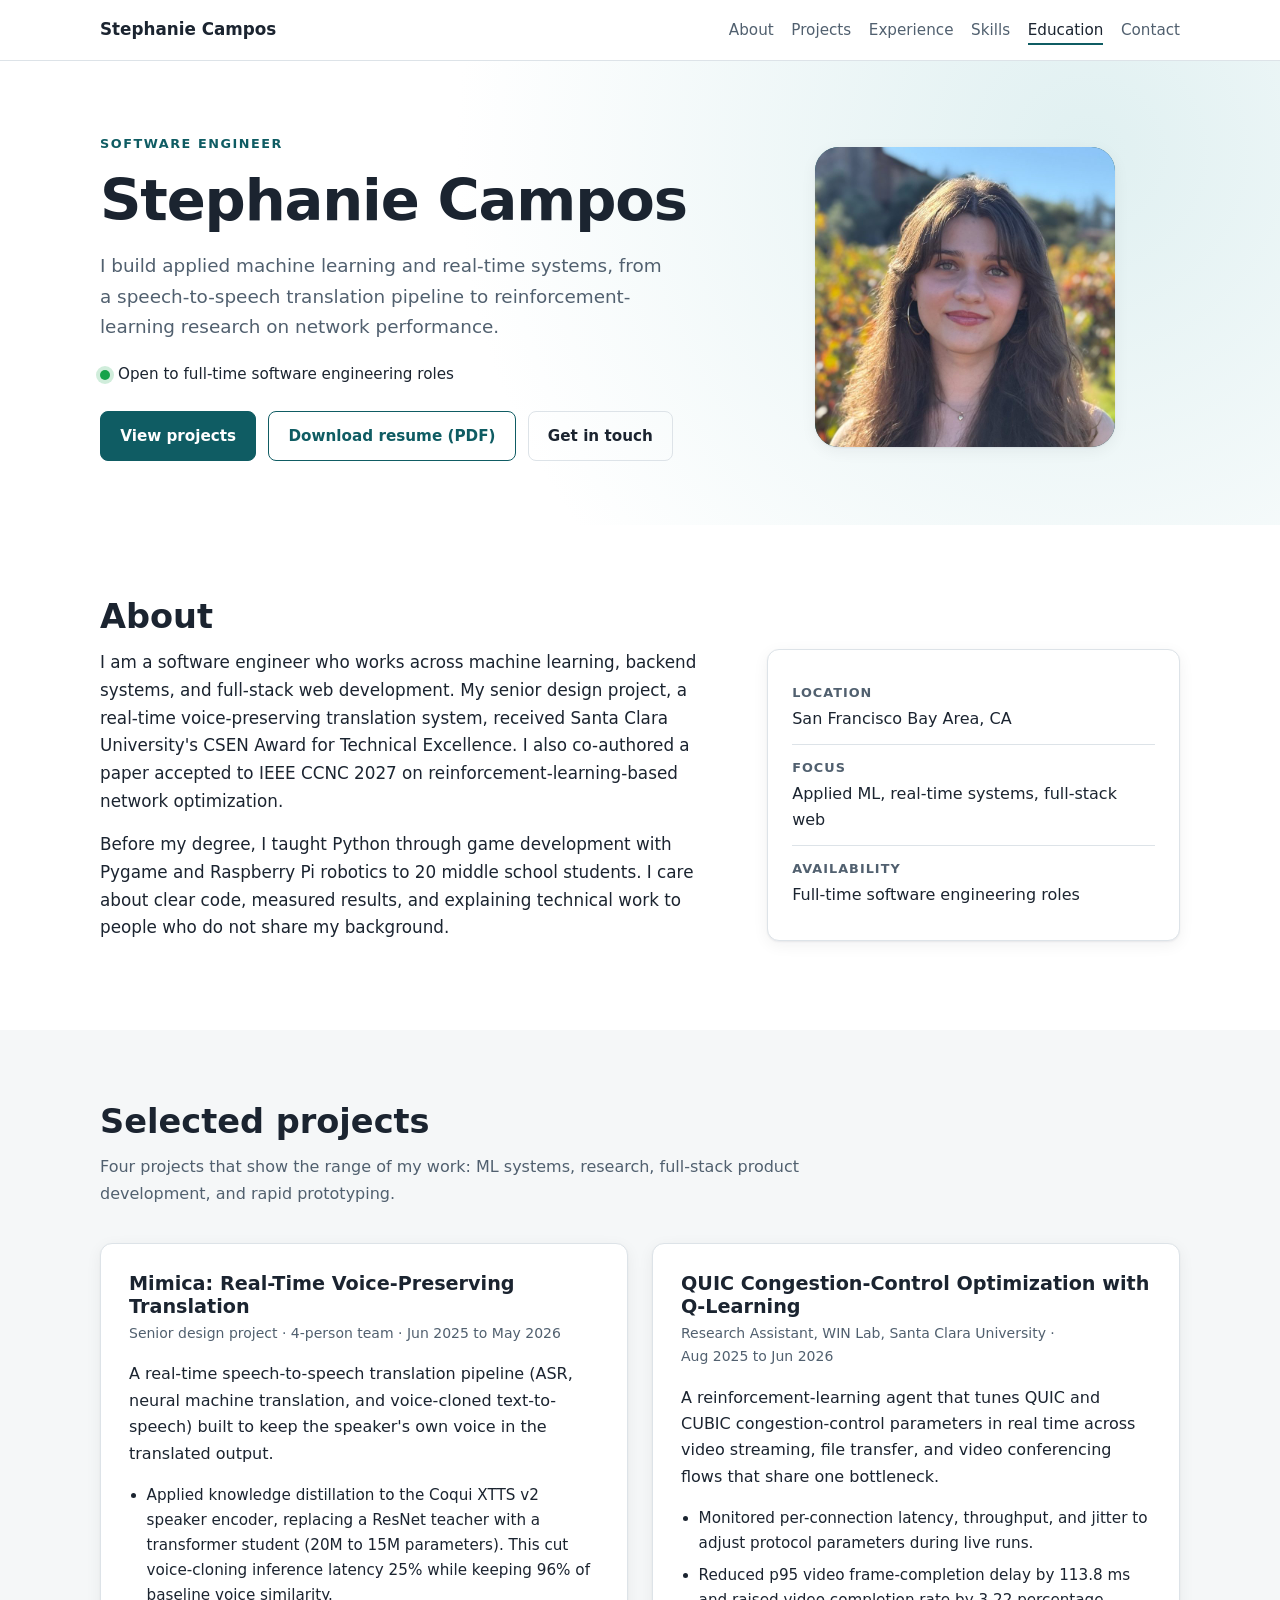
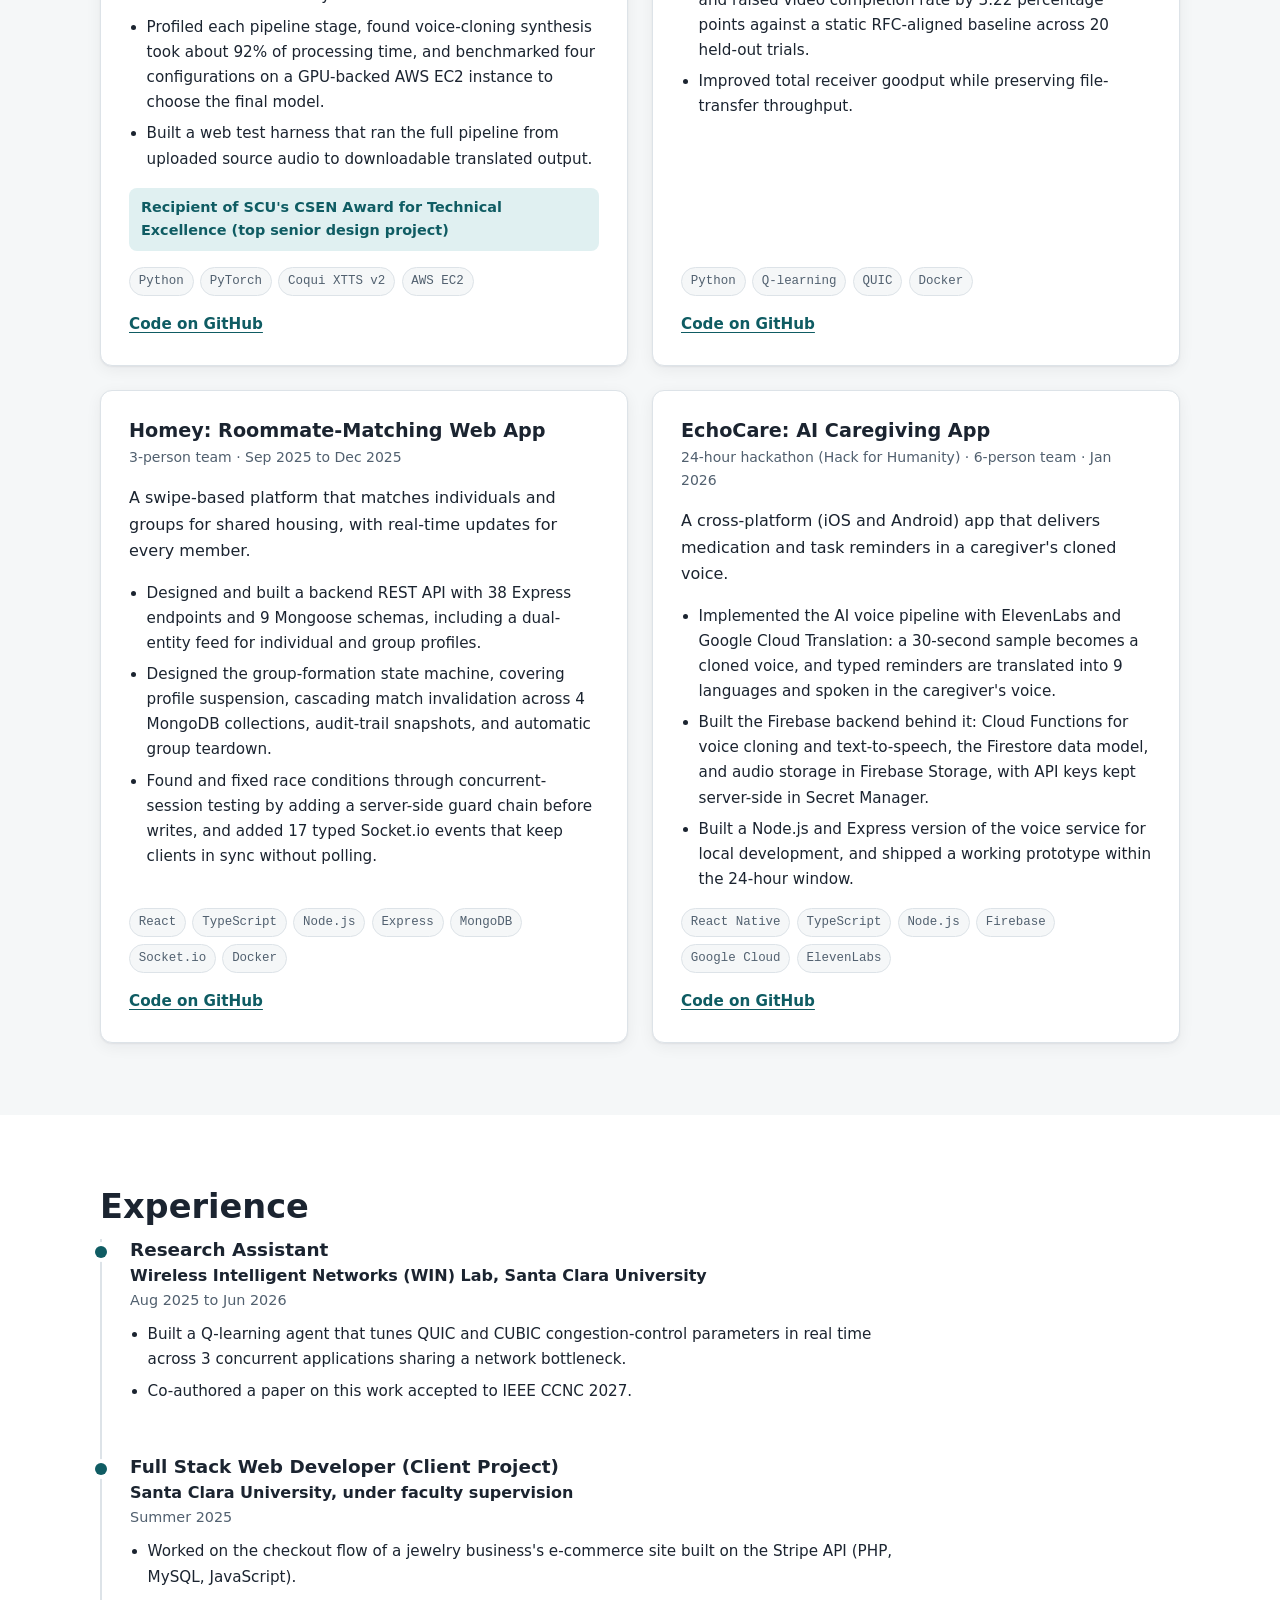
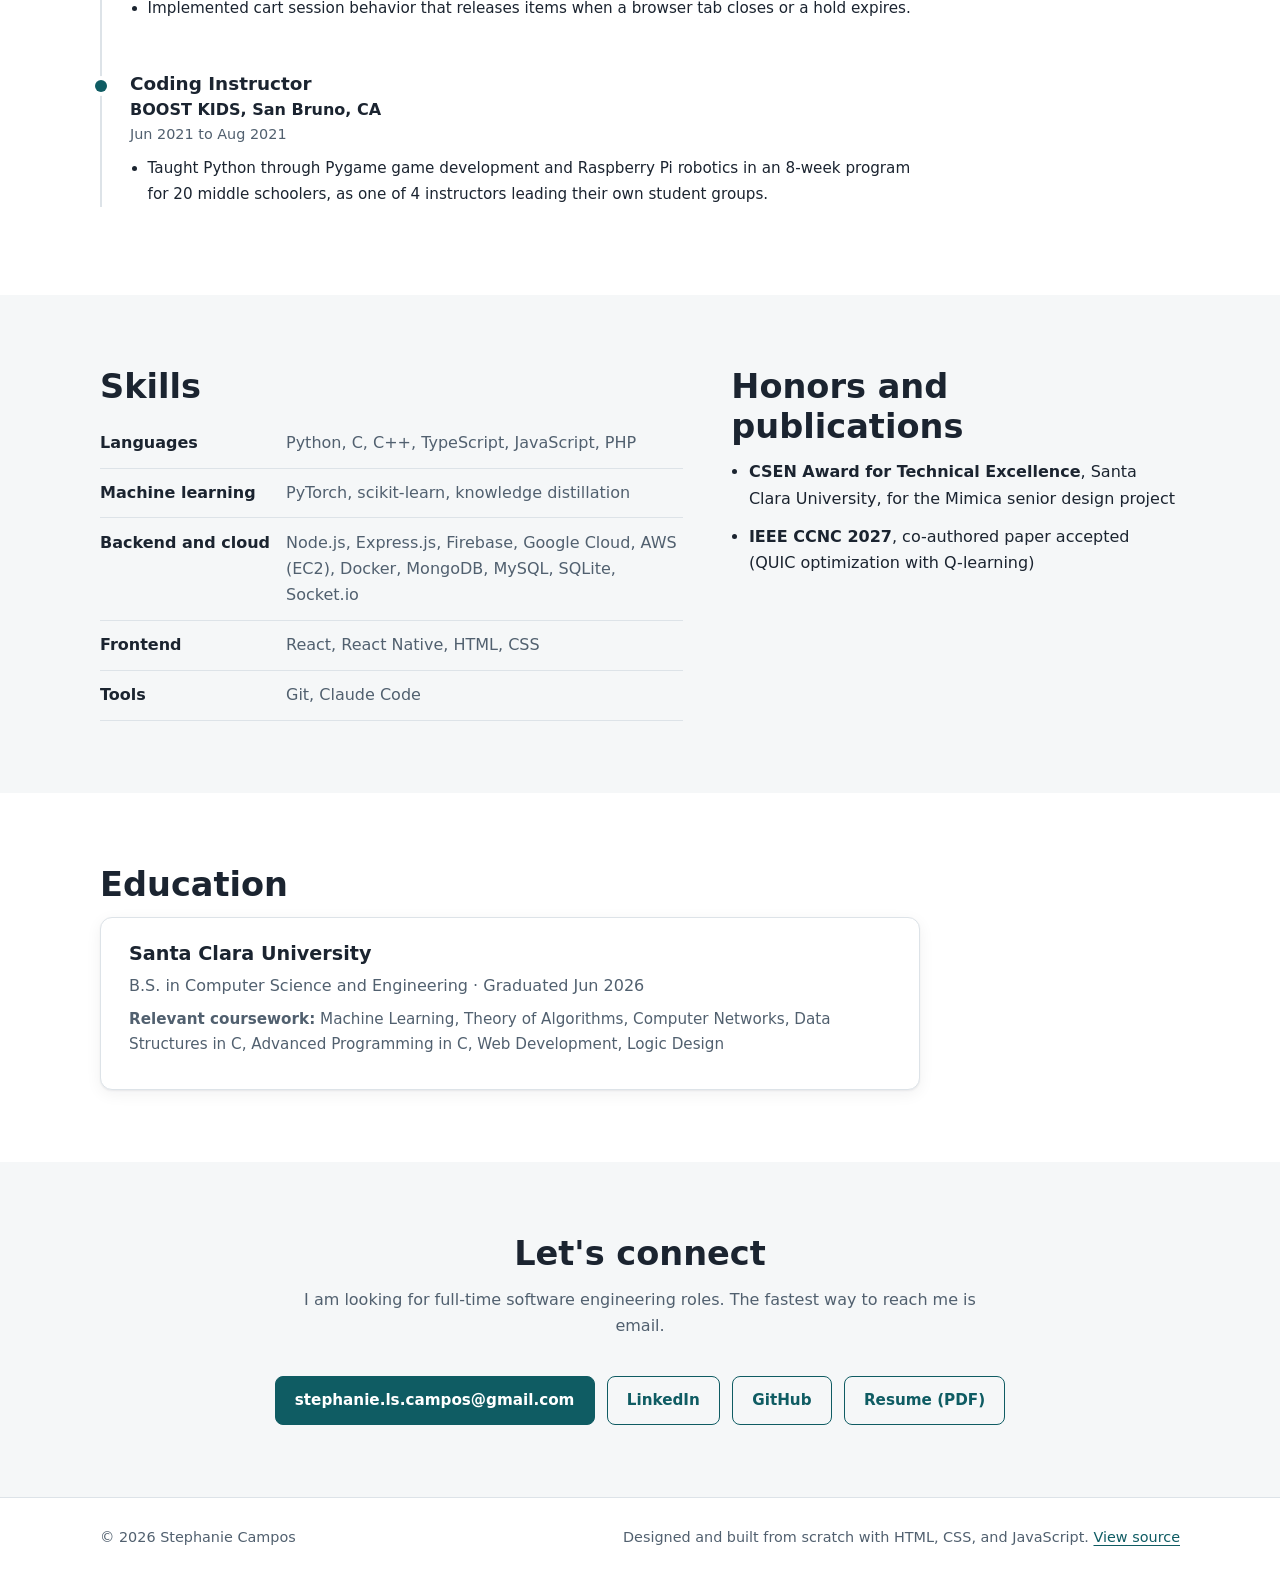
==== commit e3357354: "Expand EchoCare contributions and add Google Cloud" ====
--- a/index.html
+++ b/index.html
@@ -174,11 +174,12 @@
             </header>
             <p>A cross-platform (iOS and Android) app that delivers medication and task reminders in a caregiver's cloned voice.</p>
             <ul class="card-points">
-              <li>Built a Node.js and Express microservice that integrates the ElevenLabs API to clone a voice from a 30-second sample and generate personalized reminder audio.</li>
-              <li>Worked on backend and AI features, including the Firestore database, and shipped a working prototype within the 24-hour window.</li>
-            </ul>
-            <ul class="tags" aria-label="Technologies used">
-              <li>React Native</li><li>TypeScript</li><li>Node.js</li><li>Firebase</li><li>ElevenLabs</li>
+              <li>Implemented the AI voice pipeline with ElevenLabs and Google Cloud Translation: a 30-second sample becomes a cloned voice, and typed reminders are translated into 9 languages and spoken in the caregiver's voice.</li>
+              <li>Built the Firebase backend behind it: Cloud Functions for voice cloning and text-to-speech, the Firestore data model, and audio storage in Firebase Storage, with API keys kept server-side in Secret Manager.</li>
+              <li>Built a Node.js and Express version of the voice service for local development, and shipped a working prototype within the 24-hour window.</li>
+            </ul>
+            <ul class="tags" aria-label="Technologies used">
+              <li>React Native</li><li>TypeScript</li><li>Node.js</li><li>Firebase</li><li>Google Cloud</li><li>ElevenLabs</li>
             </ul>
             <p class="card-links"><a href="https://github.com/StephanieLCampos/EchoCare" target="_blank" rel="noopener">Code on GitHub<span class="sr-only"> (opens in a new tab)</span></a></p>
           </article>
@@ -236,7 +237,7 @@
           <dl class="skill-list">
             <div><dt>Languages</dt><dd>Python, C, C++, TypeScript, JavaScript, PHP</dd></div>
             <div><dt>Machine learning</dt><dd>PyTorch, scikit-learn, knowledge distillation</dd></div>
-            <div><dt>Backend and cloud</dt><dd>Node.js, Express.js, Firebase, AWS (EC2), Docker, MongoDB, MySQL, SQLite, Socket.io</dd></div>
+            <div><dt>Backend and cloud</dt><dd>Node.js, Express.js, Firebase, Google Cloud, AWS (EC2), Docker, MongoDB, MySQL, SQLite, Socket.io</dd></div>
             <div><dt>Frontend</dt><dd>React, React Native, HTML, CSS</dd></div>
             <div><dt>Tools</dt><dd>Git, Claude Code</dd></div>
           </dl>
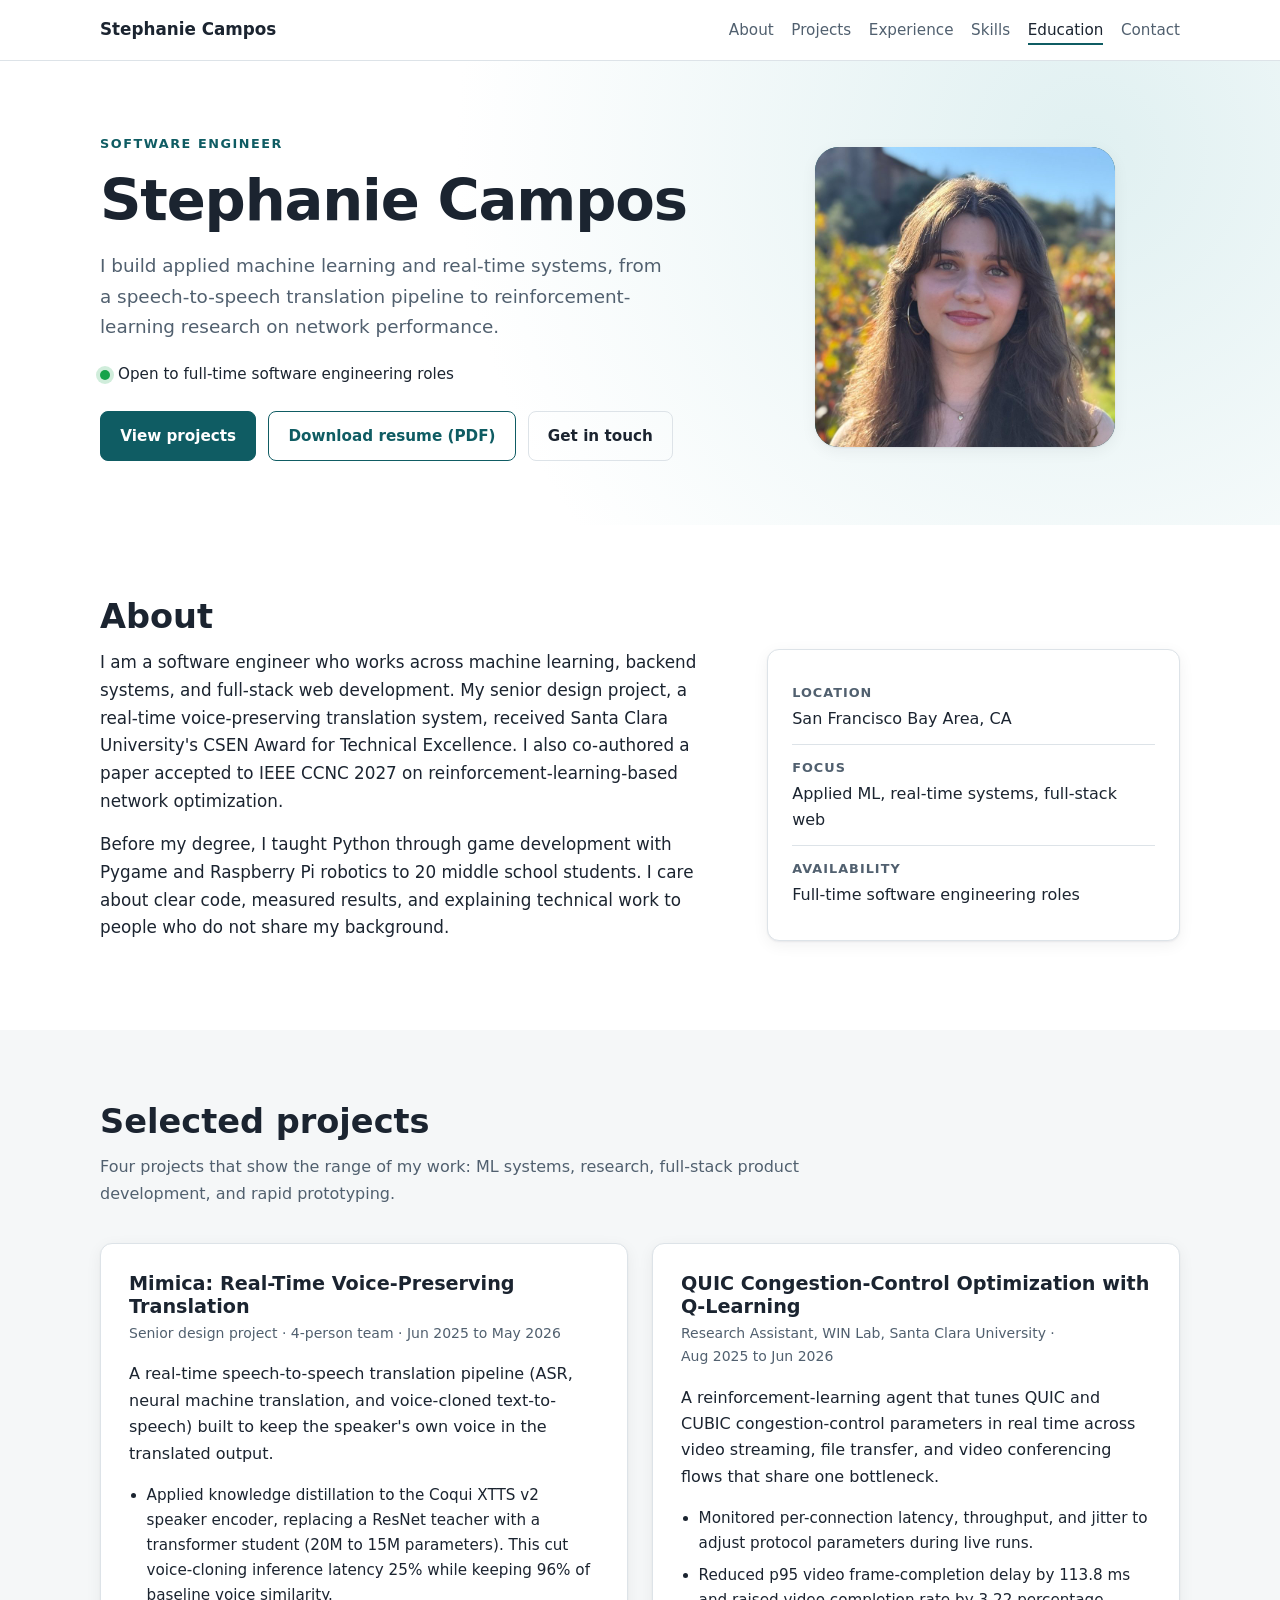
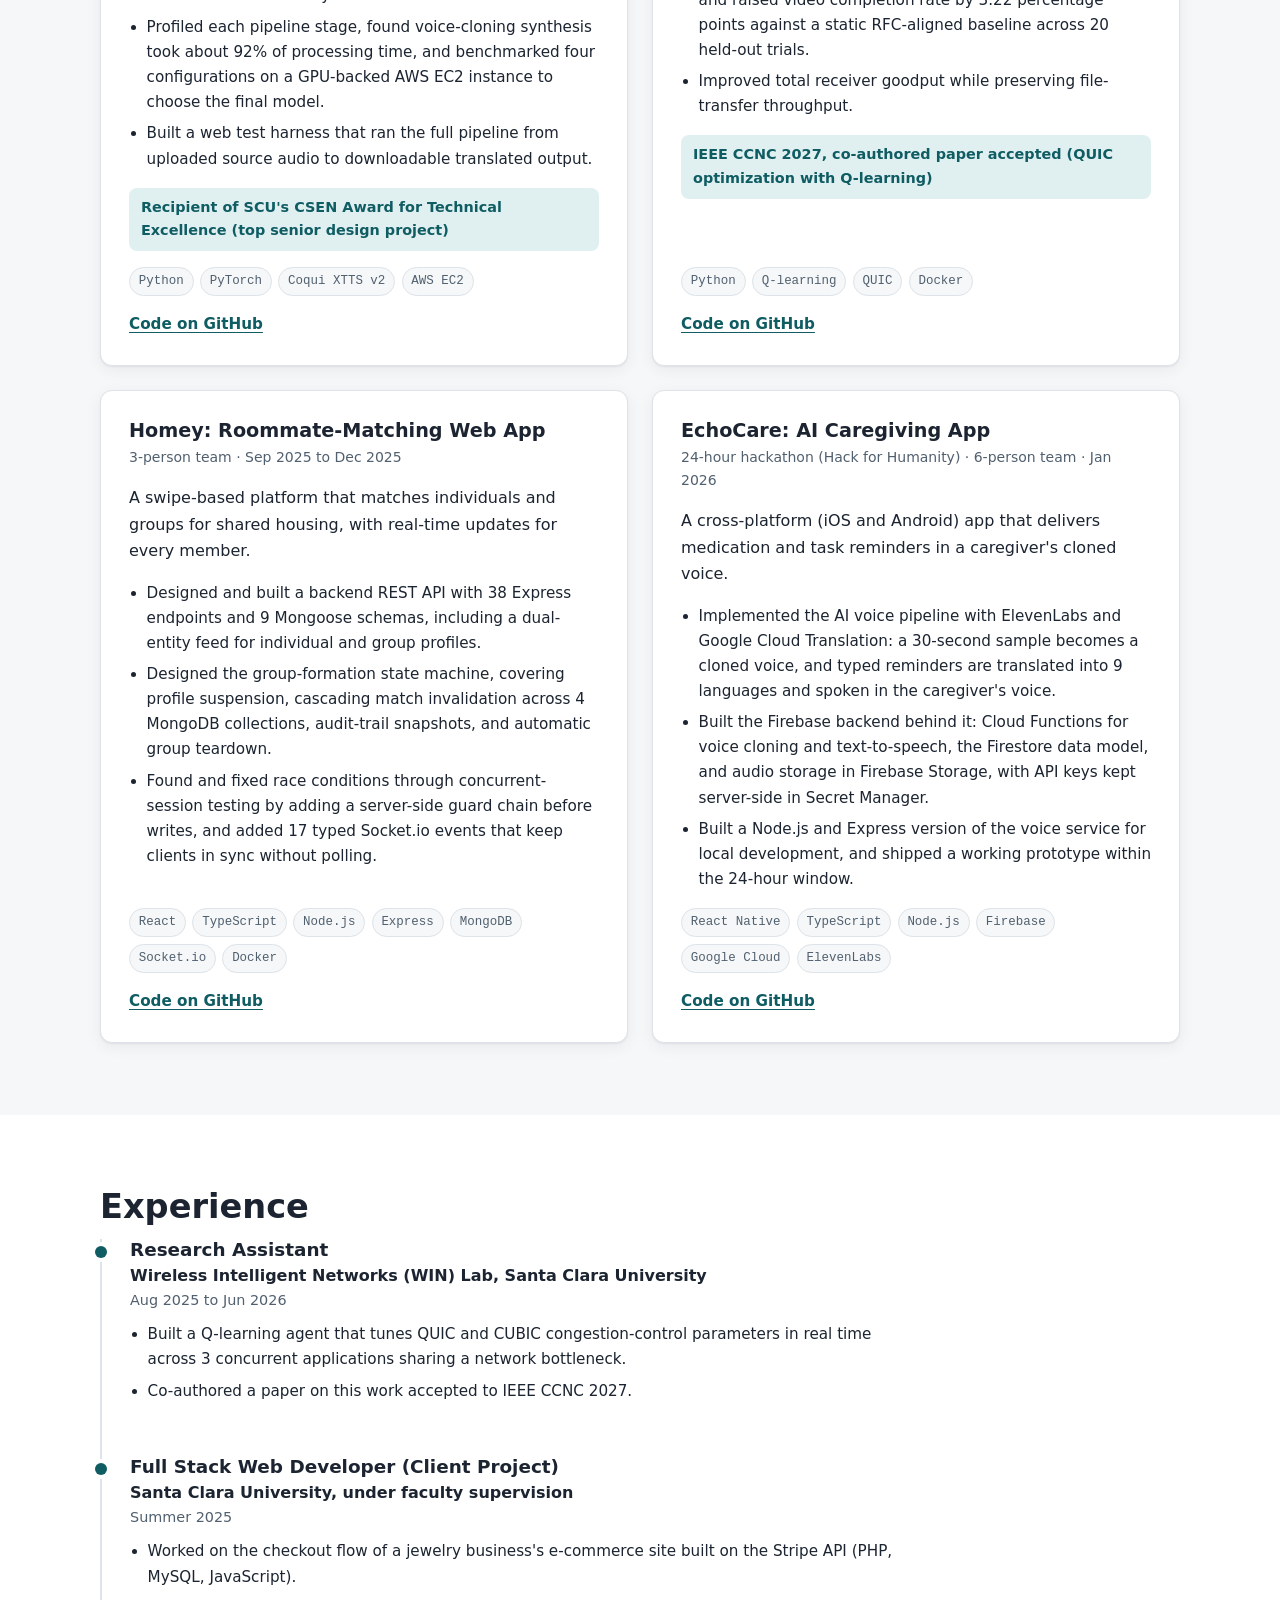
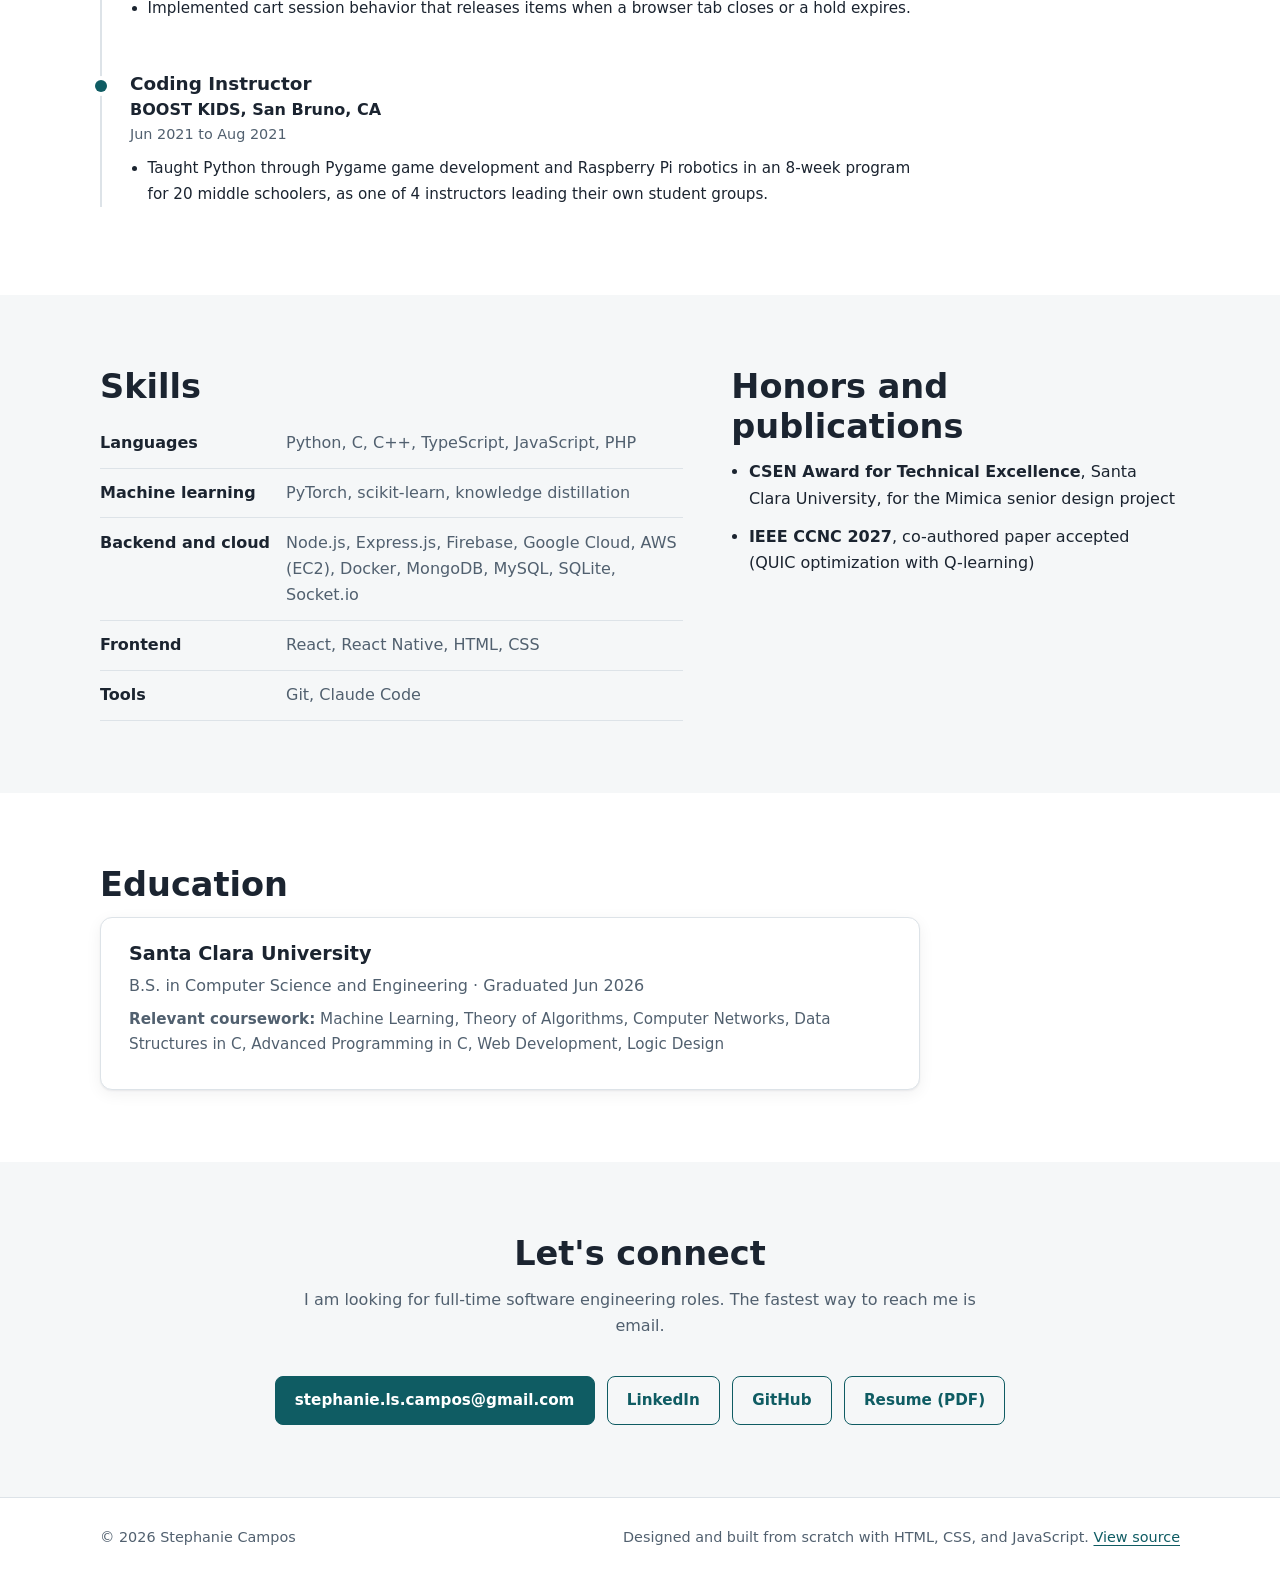
==== commit a7100ffd: "Expand EchoCare contributions, add Google Cloud, highlight CCNC paper" ====
--- a/index.html
+++ b/index.html
@@ -142,6 +142,7 @@
               <li>Reduced p95 video frame-completion delay by 113.8 ms and raised video completion rate by 3.22 percentage points against a static RFC-aligned baseline across 20 held-out trials.</li>
               <li>Improved total receiver goodput while preserving file-transfer throughput.</li>
             </ul>
+            <p class="award-note">IEEE CCNC 2027, co-authored paper accepted (QUIC optimization with Q-learning)</p>
             <ul class="tags" aria-label="Technologies used">
               <li>Python</li><li>Q-learning</li><li>QUIC</li><li>Docker</li>
             </ul>
